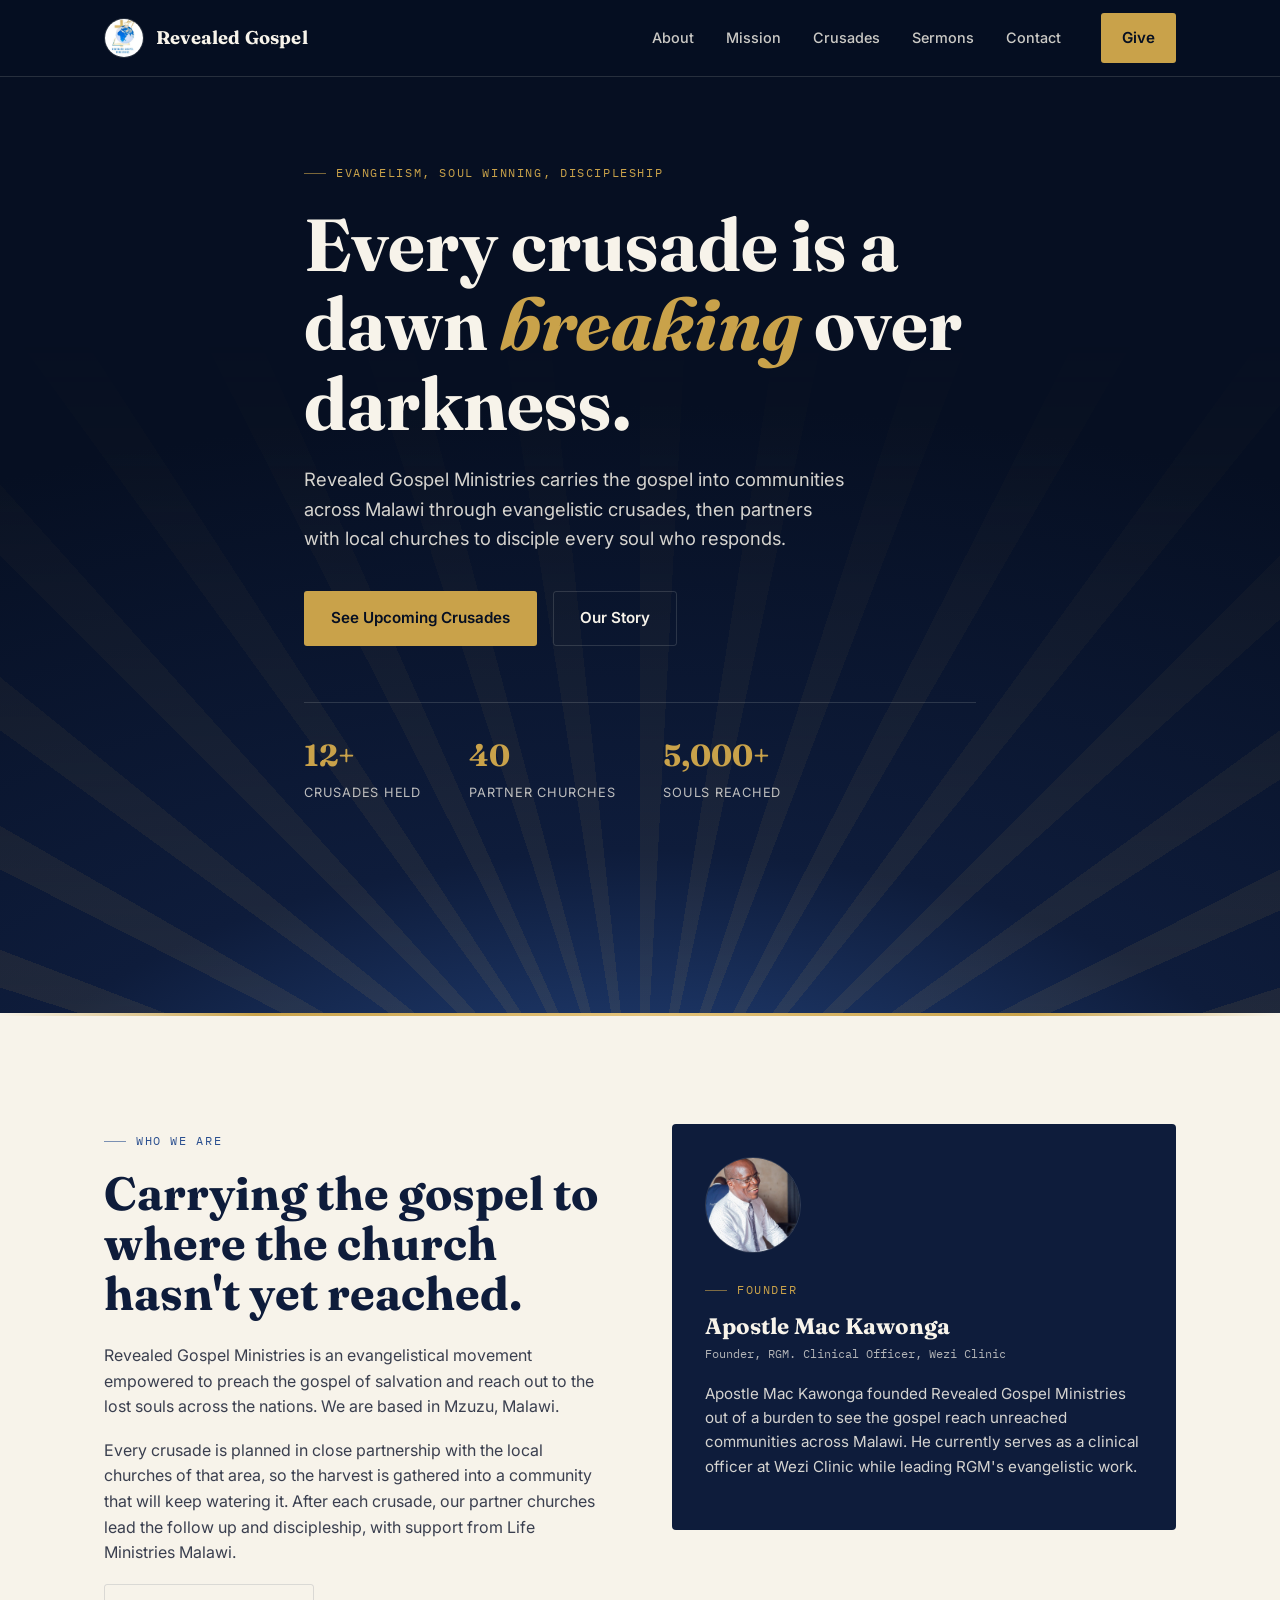
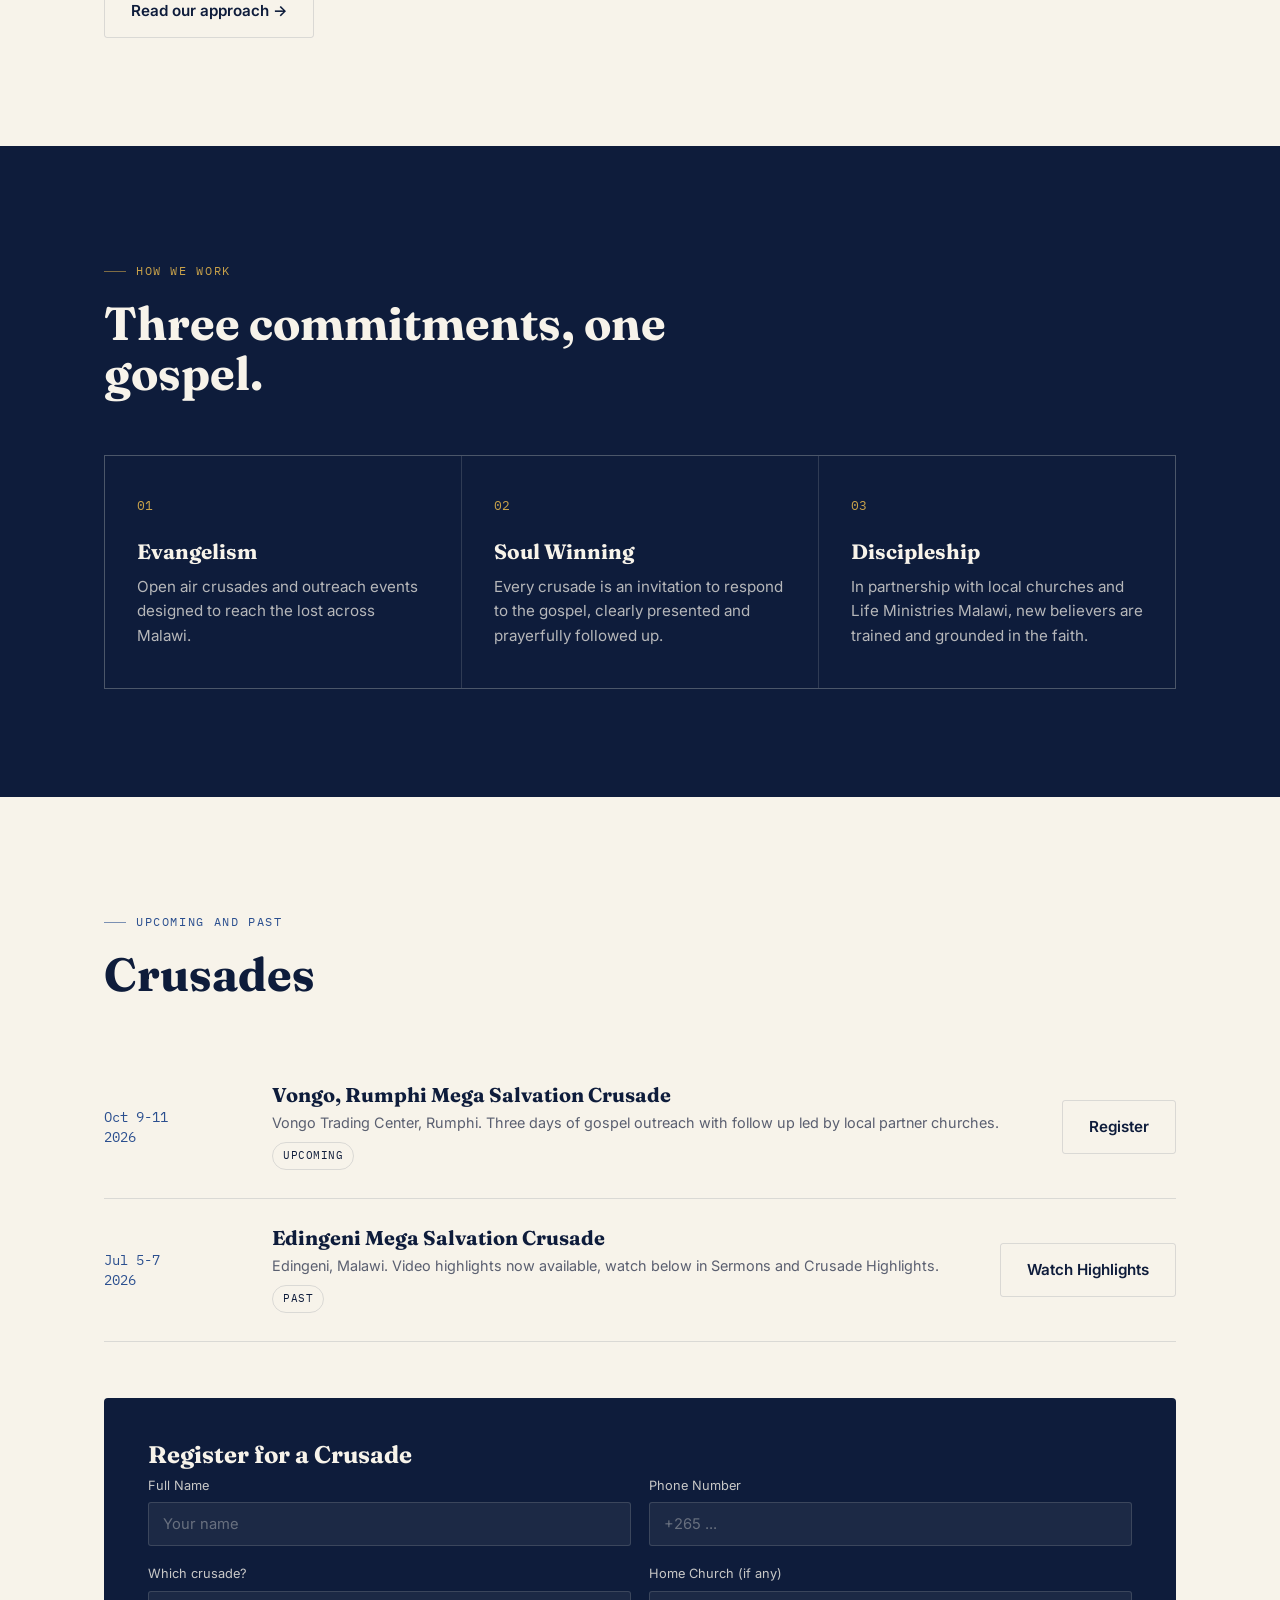
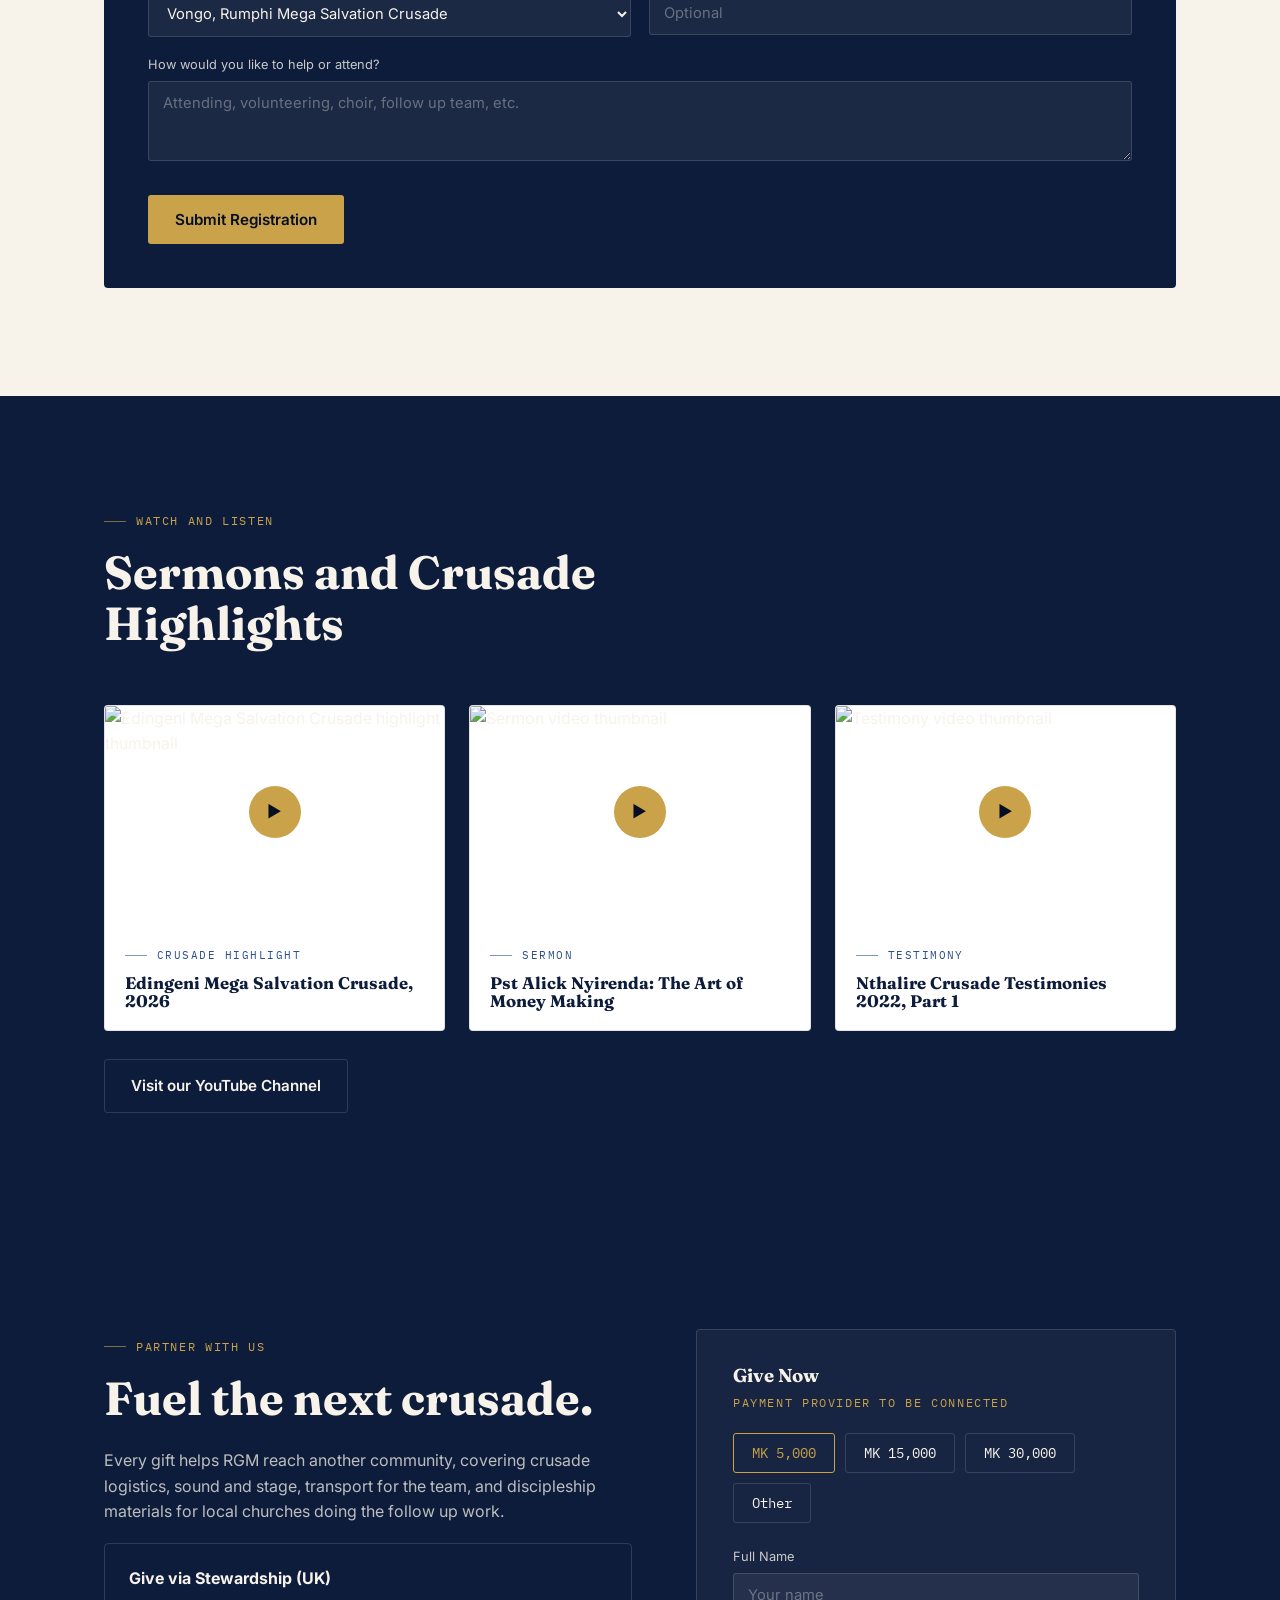
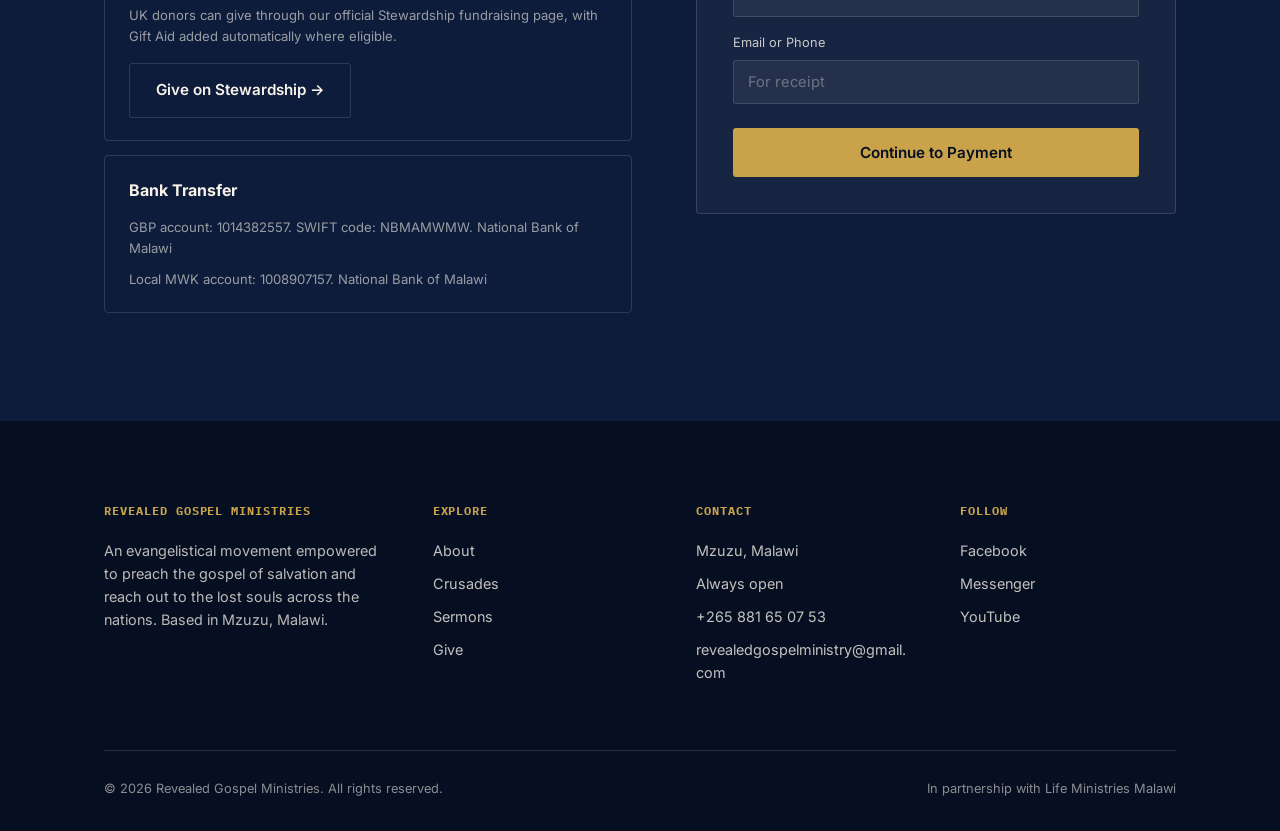
==== index.html @ c19e8177 "phone number now shows +265 881 65 07 53, and the One-time Gift / Monthly Partner block is gone, lea" ====
<!DOCTYPE html>
<html lang="en">
<head>
<meta charset="UTF-8">
<meta name="viewport" content="width=device-width, initial-scale=1.0">
<title>Revealed Gospel Ministries. Crusades, Discipleship, Malawi</title>
<link rel="stylesheet" href="styles.css">
</head>
<body>

<header>
  <nav class="wrap">
    <div class="logo"><img src="logo.jpg" alt="RGM logo"> Revealed Gospel</div>
    <div class="nav-menu" id="navMenu">
      <div class="nav-links">
        <a href="#about">About</a>
        <a href="#mission">Mission</a>
        <a href="#crusades">Crusades</a>
        <a href="#media">Sermons</a>
        <a href="#contact">Contact</a>
      </div>
      <div class="nav-cta">
        <a href="#give" class="btn btn-primary">Give</a>
      </div>
    </div>
    <button class="nav-toggle" id="navToggle" aria-label="Toggle menu" aria-expanded="false">
      <span></span><span></span><span></span>
    </button>
  </nav>
</header>

<section class="hero">
  <div class="dawn-rays"></div>
  <div class="wrap hero-content">
    <div class="eyebrow">Evangelism, Soul Winning, Discipleship</div>
    <h1>Every crusade is a dawn <em>breaking</em> over darkness.</h1>
    <p class="lead">Revealed Gospel Ministries carries the gospel into communities across Malawi through evangelistic crusades, then partners with local churches to disciple every soul who responds.</p>
    <div class="hero-actions">
      <a href="#crusades" class="btn btn-primary">See Upcoming Crusades</a>
      <a href="#about" class="btn btn-outline">Our Story</a>
    </div>
    <div class="hero-stats">
      <div class="stat"><b data-count-to="12" data-suffix="+">0+</b><span>Crusades held</span></div>
      <div class="stat"><b data-count-to="40" data-suffix="">0</b><span>Partner churches</span></div>
      <div class="stat"><b data-count-to="5000" data-suffix="+">0+</b><span>Souls reached</span></div>
    </div>
  </div>
</section>
<div class="horizon"></div>

<section id="about">
  <div class="wrap about-grid">
    <div class="reveal">
      <div class="section-head" style="margin-bottom:24px;">
        <div class="eyebrow">Who We Are</div>
        <h2>Carrying the gospel to where the church hasn't yet reached.</h2>
      </div>
      <p>Revealed Gospel Ministries is an evangelistical movement empowered to preach the gospel of salvation and reach out to the lost souls across the nations. We are based in Mzuzu, Malawi.</p>
      <p>Every crusade is planned in close partnership with the local churches of that area, so the harvest is gathered into a community that will keep watering it. After each crusade, our partner churches lead the follow up and discipleship, with support from Life Ministries Malawi.</p>
      <a href="#mission" class="btn btn-outline-dark">Read our approach →</a>
    </div>
    <div class="founder-card reveal">
      <img src="profile.jpg" alt="Apostle Mac Kawonga" class="founder-photo">
      <div class="eyebrow">Founder</div>
      <h3>Apostle Mac Kawonga</h3>
      <span class="role">Founder, RGM. Clinical Officer, Wezi Clinic</span>
      <p>Apostle Mac Kawonga founded Revealed Gospel Ministries out of a burden to see the gospel reach unreached communities across Malawi. He currently serves as a clinical officer at Wezi Clinic while leading RGM's evangelistic work.</p>
    </div>
  </div>
</section>

<section id="mission" class="dark">
  <div class="wrap">
    <div class="section-head reveal">
      <div class="eyebrow">How We Work</div>
      <h2>Three commitments, one gospel.</h2>
    </div>
    <div class="pillars reveal">
      <div class="pillar">
        <span class="num">01</span>
        <h3>Evangelism</h3>
        <p>Open air crusades and outreach events designed to reach the lost across Malawi.</p>
      </div>
      <div class="pillar">
        <span class="num">02</span>
        <h3>Soul Winning</h3>
        <p>Every crusade is an invitation to respond to the gospel, clearly presented and prayerfully followed up.</p>
      </div>
      <div class="pillar">
        <span class="num">03</span>
        <h3>Discipleship</h3>
        <p>In partnership with local churches and Life Ministries Malawi, new believers are trained and grounded in the faith.</p>
      </div>
    </div>
  </div>
</section>

<section id="crusades">
  <div class="wrap">
    <div class="section-head reveal">
      <div class="eyebrow">Upcoming and Past</div>
      <h2>Crusades</h2>
    </div>
    <div class="event-list reveal">
      <div class="event-row">
        <div class="event-date">Oct 9-11<br>2026</div>
        <div class="event-info">
          <h3>Vongo, Rumphi Mega Salvation Crusade</h3>
          <p>Vongo Trading Center, Rumphi. Three days of gospel outreach with follow up led by local partner churches.</p>
          <span class="tag">Upcoming</span>
        </div>
        <a href="#register" class="btn btn-outline-dark">Register</a>
      </div>
      <div class="event-row">
        <div class="event-date">Jul 5-7<br>2026</div>
        <div class="event-info">
          <h3>Edingeni Mega Salvation Crusade</h3>
          <p>Edingeni, Malawi. Video highlights now available, watch below in Sermons and Crusade Highlights.</p>
          <span class="tag">Past</span>
        </div>
        <a href="#media" class="btn btn-outline-dark">Watch Highlights</a>
      </div>
    </div>

    <div id="register" class="register-panel reveal">
      <h3>Register for a Crusade</h3>
      <form class="form-grid">
        <div>
          <label>Full Name</label>
          <input type="text" placeholder="Your name" required>
        </div>
        <div>
          <label>Phone Number</label>
          <input type="tel" placeholder="+265 ..." required>
        </div>
        <div>
          <label>Which crusade?</label>
          <select><option>Vongo, Rumphi Mega Salvation Crusade</option></select>
        </div>
        <div>
          <label>Home Church (if any)</label>
          <input type="text" placeholder="Optional">
        </div>
        <div class="full">
          <label>How would you like to help or attend?</label>
          <textarea rows="3" placeholder="Attending, volunteering, choir, follow up team, etc."></textarea>
        </div>
        <div class="full actions">
          <button class="btn btn-primary" type="submit">Submit Registration</button>
        </div>
      </form>
    </div>
  </div>
</section>

<section id="media" class="dark">
  <div class="wrap">
    <div class="section-head reveal">
      <div class="eyebrow">Watch and Listen</div>
      <h2>Sermons and Crusade Highlights</h2>
    </div>
    <div class="media-grid reveal">
      <a class="media-card" href="https://youtu.be/UuoaPLBqqGI" target="_blank" rel="noopener">
        <div class="media-thumb" style="background:none;">
          <img src="https://img.youtube.com/vi/UuoaPLBqqGI/hqdefault.jpg" alt="Edingeni Mega Salvation Crusade highlight thumbnail" class="thumb-img">
          <div class="play-btn">▶</div>
        </div>
        <div class="body">
          <div class="eyebrow">Crusade Highlight</div>
          <h3>Edingeni Mega Salvation Crusade, 2026</h3>
        </div>
      </a>
      <a class="media-card" href="https://youtu.be/DAuLUfX3FO0" target="_blank" rel="noopener">
        <div class="media-thumb" style="background:none;">
          <img src="https://img.youtube.com/vi/DAuLUfX3FO0/hqdefault.jpg" alt="Sermon video thumbnail" class="thumb-img">
          <div class="play-btn">▶</div>
        </div>
        <div class="body">
          <div class="eyebrow">Sermon</div>
          <h3>Pst Alick Nyirenda: The Art of Money Making</h3>
        </div>
      </a>
      <a class="media-card" href="https://youtu.be/G4C4FpBzQdA" target="_blank" rel="noopener">
        <div class="media-thumb" style="background:none;">
          <img src="https://img.youtube.com/vi/G4C4FpBzQdA/hqdefault.jpg" alt="Testimony video thumbnail" class="thumb-img">
          <div class="play-btn">▶</div>
        </div>
        <div class="body">
          <div class="eyebrow">Testimony</div>
          <h3>Nthalire Crusade Testimonies 2022, Part 1</h3>
        </div>
      </a>
    </div>
    <p style="margin-top:28px;"><a href="https://www.youtube.com/@alickmalcom4220" target="_blank" rel="noopener" class="btn btn-outline">Visit our YouTube Channel</a></p>
  </div>
</section>

<section id="give" class="dark">
  <div class="wrap give-grid">
    <div class="give-copy reveal">
      <div class="section-head" style="margin-bottom:24px;">
        <div class="eyebrow">Partner With Us</div>
        <h2>Fuel the next crusade.</h2>
      </div>
      <p>Every gift helps RGM reach another community, covering crusade logistics, sound and stage, transport for the team, and discipleship materials for local churches doing the follow up work.</p>
      <div class="give-option" style="flex-direction:column; align-items:flex-start; gap:10px;">
        <h4>Give via Stewardship (UK)</h4>
        <p style="margin:0;">UK donors can give through our official Stewardship fundraising page, with Gift Aid added automatically where eligible.</p>
        <a href="https://www.stewardship.org.uk/pages/Vongo_Salvation_Crusade" target="_blank" rel="noopener" class="btn btn-outline" style="margin-top:6px;">Give on Stewardship →</a>
      </div>
      <div class="give-option" style="flex-direction:column; align-items:flex-start; gap:10px; margin-top:14px;">
        <h4>Bank Transfer</h4>
        <p style="margin:0;">GBP account: 1014382557. SWIFT code: NBMAMWMW. National Bank of Malawi</p>
        <p style="margin:0;">Local MWK account: 1008907157. National Bank of Malawi</p>
      </div>
    </div>
    <div class="give-panel reveal">
      <h3 style="margin-bottom:8px;">Give Now</h3>
      <span class="eyebrow" style="color:var(--dawn-gold); margin-bottom:20px; display:block;">Payment provider to be connected</span>
      <div class="amt-row">
        <button class="amt active">MK 5,000</button>
        <button class="amt">MK 15,000</button>
        <button class="amt">MK 30,000</button>
        <button class="amt">Other</button>
      </div>
      <label>Full Name</label>
      <input type="text" placeholder="Your name" style="margin-bottom:16px;">
      <label>Email or Phone</label>
      <input type="text" placeholder="For receipt" style="margin-bottom:24px;">
      <button class="btn btn-primary" data-action="give" style="width:100%; justify-content:center;">Continue to Payment</button>
    </div>
  </div>
</section>

<footer id="contact">
  <div class="wrap">
    <div class="footer-grid">
      <div>
        <h4>Revealed Gospel Ministries</h4>
        <p style="opacity:0.75; font-size:0.9rem; max-width:280px;">An evangelistical movement empowered to preach the gospel of salvation and reach out to the lost souls across the nations. Based in Mzuzu, Malawi.</p>
      </div>
      <div>
        <h4>Explore</h4>
        <ul>
          <li><a href="#about">About</a></li>
          <li><a href="#crusades">Crusades</a></li>
          <li><a href="#media">Sermons</a></li>
          <li><a href="#give">Give</a></li>
        </ul>
      </div>
      <div>
        <h4>Contact</h4>
        <ul>
          <li>Mzuzu, Malawi</li>
          <li>Always open</li>
          <li>+265 881 65 07 53</li>
          <li>revealedgospelministry@gmail.com</li>
        </ul>
      </div>
      <div>
        <h4>Follow</h4>
        <ul>
          <li><a href="https://www.facebook.com/share/1BxWx59Q1y/" target="_blank" rel="noopener">Facebook</a></li>
          <li><a href="https://web.facebook.com/messages/t/100083659636556/" target="_blank" rel="noopener">Messenger</a></li>
          <li><a href="https://www.youtube.com/@alickmalcom4220" target="_blank" rel="noopener">YouTube</a></li>
        </ul>
      </div>
    </div>
    <div class="footer-bottom">
      <span>© 2026 Revealed Gospel Ministries. All rights reserved.</span>
      <span>In partnership with Life Ministries Malawi</span>
    </div>
  </div>
</footer>

<script src="script.js"></script>
</body>
</html>
---- styles.css ----
@import url('https://fonts.googleapis.com/css2?family=Fraunces:opsz,wght@9..144,400;9..144,600;9..144,700;9..144,900&family=Inter:wght@400;500;600;700&family=IBM+Plex+Mono:wght@500&display=swap');

:root{
  --ink: #0e1c3b;
  --ink-deep: #060f22;
  --dawn-gold: #c9a24a;
  --dawn-amber: #e3c27a;
  --parchment: #f7f3ea;
  --royal: #2b4f8f;
  --royal-light: #4870b8;
  --line: rgba(247,243,234,0.14);
  --line-dark: rgba(14,28,59,0.12);
  --display: 'Fraunces', serif;
  --body: 'Inter', sans-serif;
  --mono: 'IBM Plex Mono', monospace;
  --max: 1120px;
}

*{ box-sizing: border-box; margin:0; padding:0; }
html{ scroll-behavior: smooth; }
body{
  font-family: var(--body);
  background: var(--parchment);
  color: var(--ink);
  line-height: 1.6;
  overflow-x: hidden;
}
img{ max-width:100%; display:block; }
a{ color:inherit; text-decoration:none; }
.wrap{ max-width: var(--max); margin: 0 auto; padding: 0 24px; }
.eyebrow{
  font-family: var(--mono);
  font-size: 0.72rem;
  letter-spacing: 0.14em;
  text-transform: uppercase;
  display:inline-flex;
  align-items:center;
  gap:10px;
}
.eyebrow::before{
  content:"";
  width: 22px; height:1px;
  background: currentColor;
  opacity:0.6;
}
h1,h2,h3{ font-family: var(--display); font-weight: 700; line-height: 1.08; }
.btn{
  display:inline-flex; align-items:center; gap:10px;
  font-family: var(--body); font-weight:600; font-size:0.95rem;
  padding: 14px 26px; border-radius: 3px;
  border: 1px solid transparent;
  cursor:pointer; transition: transform .25s ease, background .25s ease, color .25s ease, border-color .25s ease;
}
.btn-primary{ background: var(--dawn-gold); color: var(--ink-deep); }
.btn-primary:hover{ background: var(--dawn-amber); transform: translateY(-2px); }
.btn-outline{ border-color: var(--line); color: var(--parchment); }
.btn-outline:hover{ border-color: var(--dawn-gold); color: var(--dawn-gold); }
.btn-outline-dark{ border-color: var(--line-dark); color: var(--ink); }
.btn-outline-dark:hover{ border-color: var(--royal); color: var(--royal); }

/* ===== NAV ===== */
header{
  position: fixed; top:0; left:0; right:0; z-index: 100;
  background: rgba(6,15,34,0.88);
  backdrop-filter: blur(10px);
  border-bottom: 1px solid var(--line);
}
nav.wrap{
  display:flex; align-items:center; justify-content:space-between;
  height: 76px; color: var(--parchment);
}
.logo{
  font-family: var(--display); font-weight: 700; font-size: 1.15rem;
  color: var(--parchment); letter-spacing: 0.01em;
  display:flex; align-items:center; gap:12px;
}
.logo img{
  height: 40px; width: 40px; object-fit: cover; border-radius: 50%;
  border: 1px solid var(--line);
}
.logo span{ color: var(--dawn-gold); }
.nav-links{ display:flex; gap: 32px; font-size: 0.9rem; font-weight: 500; }
.nav-links a{ opacity:0.82; transition: opacity .2s; }
.nav-links a:hover{ opacity:1; color: var(--dawn-gold); }
.nav-menu{ display:flex; align-items:center; gap:40px; }
.nav-cta{ display:flex; gap:14px; align-items:center; }
.nav-cta .btn{ padding: 12px 20px; }
.nav-toggle{
  display:none; flex-direction:column; justify-content:center; gap:5px;
  width:40px; height:40px; background:none; border:none; cursor:pointer; padding:8px;
}
.nav-toggle span{
  width:100%; height:2px; background: var(--parchment); border-radius:2px;
  transition: transform .25s ease, opacity .25s ease;
}
.nav-toggle.open span:nth-child(1){ transform: translateY(7px) rotate(45deg); }
.nav-toggle.open span:nth-child(2){ opacity:0; }
.nav-toggle.open span:nth-child(3){ transform: translateY(-7px) rotate(-45deg); }

/* ===== HERO ===== */
.hero{
  position:relative;
  min-height: 100vh;
  background: radial-gradient(ellipse 120% 80% at 50% 120%, var(--royal) 0%, var(--ink) 45%, var(--ink-deep) 100%);
  color: var(--parchment);
  display:flex; align-items:center;
  padding-top: 76px;
  overflow:hidden;
}
.dawn-rays{
  position:absolute; inset:0; z-index:0; opacity:0.55;
  background:
    repeating-conic-gradient(from 0deg at 50% 118%,
      rgba(201,162,74,0.18) 0deg 3deg,
      transparent 3deg 9deg);
  mask-image: linear-gradient(to top, black 0%, transparent 68%);
  animation: rayglow 18s linear infinite;
}
@keyframes rayglow{
  0%,100%{ opacity:0.4; } 50%{ opacity:0.65; }
}
.hero-content{ position:relative; z-index:2; max-width: 720px; padding-top: 80px; padding-bottom: 100px; }
.hero .eyebrow{ color: var(--dawn-gold); margin-bottom: 22px; }
.hero h1{
  font-size: clamp(2.6rem, 6vw, 4.6rem);
  margin-bottom: 22px;
}
.hero h1 em{ font-style: italic; color: var(--dawn-gold); }
.hero p.lead{
  font-size: 1.15rem; max-width: 540px; opacity:0.86; margin-bottom: 38px;
}
.hero-actions{ display:flex; gap:16px; flex-wrap:wrap; margin-bottom: 56px; }
.hero-stats{
  display:flex; gap: 48px; flex-wrap:wrap;
  padding-top: 28px; border-top: 1px solid var(--line);
}
.stat b{
  display:block; font-family: var(--display); font-size: 1.9rem; color: var(--dawn-gold);
}
.stat span{ font-size: 0.8rem; opacity:0.75; text-transform:uppercase; letter-spacing:0.06em; }

/* horizon divider, the signature element */
.horizon{
  height: 3px; width:100%;
  background: linear-gradient(90deg, transparent, var(--dawn-gold) 20%, var(--dawn-amber) 50%, var(--dawn-gold) 80%, transparent);
}

section{ padding: 108px 0; position:relative; }
section.dark{ background: var(--ink); color: var(--parchment); }
.section-head{ max-width: 640px; margin-bottom: 56px; }
.section-head .eyebrow{ color: var(--royal); margin-bottom: 18px; }
.dark .section-head .eyebrow{ color: var(--dawn-gold); }
.section-head h2{ font-size: clamp(2rem, 4vw, 2.9rem); }

/* ===== ABOUT ===== */
.about-grid{
  display:grid; grid-template-columns: 1fr 1fr; gap: 64px; align-items:start;
}
.about-grid p{ margin-bottom: 18px; color: #3a3f4f; }
.founder-card{
  background: var(--ink); color: var(--parchment);
  border-radius: 4px; padding: 32px;
  border: 1px solid var(--line-dark);
}
.founder-photo{
  width: 96px; height: 96px; object-fit: cover; border-radius: 50%;
  border: 1px solid var(--line); margin-bottom: 20px;
}
.founder-card .eyebrow{ color: var(--dawn-gold); margin-bottom:14px; }
.founder-card h3{ font-size: 1.4rem; margin-bottom: 6px; }
.founder-card .role{ font-family: var(--mono); font-size:0.78rem; opacity:0.7; margin-bottom:18px; display:block; }
.founder-card p{ color: var(--parchment); opacity:0.85; font-size:0.95rem; }

/* ===== MISSION / PILLARS ===== */
.pillars{
  display:grid; grid-template-columns: repeat(3,1fr); gap: 1px;
  background: var(--line); border: 1px solid var(--line);
}
.pillar{
  background: var(--ink); padding: 40px 32px;
}
.pillar .num{ font-family:var(--mono); color: var(--dawn-gold); font-size:0.8rem; margin-bottom: 24px; display:block; }
.pillar h3{ font-size: 1.3rem; margin-bottom: 12px; color: var(--parchment); }
.pillar p{ color: rgba(247,243,234,0.72); font-size: 0.95rem; }

/* ===== CRUSADES / EVENTS ===== */
.event-list{ display:flex; flex-direction:column; }
.event-row{
  display:grid; grid-template-columns: 140px 1fr auto; gap: 28px; align-items:center;
  padding: 28px 0; border-bottom: 1px solid var(--line-dark);
}
.event-date{ font-family: var(--mono); color: var(--royal); font-size:0.9rem; line-height:1.4; }
.event-info h3{ font-size: 1.25rem; margin-bottom: 6px; }
.event-info p{ font-size: 0.9rem; color:#5a5f70; }
.tag{
  font-family: var(--mono); font-size: 0.68rem; text-transform:uppercase;
  padding: 4px 10px; border: 1px solid var(--line-dark); border-radius: 20px;
  display:inline-block; margin-top:8px; letter-spacing:0.05em;
}
.dark .tag{ border-color: var(--line); }

/* register form */
.register-panel{
  margin-top: 56px; background: var(--ink); color: var(--parchment);
  padding: 44px; border-radius: 4px;
}
.register-panel h3{ font-size:1.5rem; margin-bottom: 8px; }
.register-panel .note{ font-family: var(--mono); font-size: 0.78rem; color: var(--dawn-gold); margin-bottom: 28px; display:block; }
.form-grid{ display:grid; grid-template-columns: 1fr 1fr; gap: 18px; }
.form-grid .full{ grid-column: 1 / -1; }
label{ font-size: 0.8rem; opacity:0.8; margin-bottom:6px; display:block; }
input, select, textarea{
  width:100%; background: rgba(247,243,234,0.06); border: 1px solid var(--line);
  color: var(--parchment); padding: 12px 14px; border-radius: 3px; font-family: var(--body); font-size: 0.92rem;
}
input::placeholder, textarea::placeholder{ color: rgba(247,243,234,0.35); }
.form-grid .full.actions{ margin-top:8px; }

/* ===== MEDIA / SERMONS ===== */
.media-grid{
  display:grid; grid-template-columns: repeat(3, 1fr); gap: 24px;
}
.media-card{
  display:block;
  border: 1px solid var(--line-dark); border-radius: 4px; overflow:hidden;
  background:#fff;
  transition: transform .2s ease, box-shadow .2s ease;
}
a.media-card:hover{
  transform: translateY(-3px);
  box-shadow: 0 12px 24px rgba(0,0,0,0.18);
}
.media-thumb{
  aspect-ratio: 16/10; background: linear-gradient(135deg, var(--ink), var(--royal));
  position:relative; display:flex; align-items:center; justify-content:center;
  overflow:hidden;
}
.media-thumb .thumb-img{
  position:absolute; inset:0; width:100%; height:100%; object-fit:cover;
}
.media-thumb .play-btn{ position:relative; z-index:1; }
.play-btn{
  width:52px; height:52px; border-radius:50%; background: var(--dawn-gold);
  display:flex; align-items:center; justify-content:center; color: var(--ink-deep);
}
.media-card .body{ padding: 20px; }
.media-card .eyebrow{ color: var(--royal); font-size:0.66rem; margin-bottom:10px; }
.media-card h3{ font-size: 1.05rem; color: var(--ink); }

/* ===== GET INVOLVED / GIVE ===== */
.give-grid{ display:grid; grid-template-columns: 1.1fr 1fr; gap: 64px; align-items:start; }
.give-copy p{ color: rgba(247,243,234,0.75); margin-bottom: 18px; }
.give-options{ display:flex; flex-direction:column; gap:14px; }
.give-option{
  border: 1px solid var(--line); border-radius: 4px; padding: 22px 24px;
  display:flex; justify-content:space-between; align-items:center; gap: 16px;
}
.give-option h4{ font-size: 1rem; margin-bottom: 4px; }
.give-option p{ font-size: 0.82rem; color: rgba(247,243,234,0.6); }
.give-panel{
  background: rgba(247,243,234,0.04); border: 1px solid var(--line);
  border-radius: 4px; padding: 36px;
}
.amt-row{ display:flex; gap:10px; margin: 18px 0 24px; flex-wrap:wrap; }
.amt{
  border:1px solid var(--line); padding: 10px 18px; border-radius: 3px;
  font-family: var(--mono); font-size:0.85rem; cursor:pointer; background:transparent; color:var(--parchment);
}
.amt.active{ border-color: var(--dawn-gold); color: var(--dawn-gold); }

/* ===== CONTACT / FOOTER ===== */
footer{ background: var(--ink-deep); color: var(--parchment); padding: 80px 0 32px; }
.footer-grid{
  display:grid; grid-template-columns: minmax(0,1.3fr) minmax(0,1fr) minmax(0,1fr) minmax(0,1fr); gap: 48px;
  padding-bottom: 56px; border-bottom: 1px solid var(--line);
}
.footer-grid h4{ font-family: var(--mono); font-size:0.75rem; text-transform:uppercase; letter-spacing:0.08em; color: var(--dawn-gold); margin-bottom:18px; }
.footer-grid ul{ list-style:none; }
.footer-grid li{ margin-bottom:10px; font-size:0.9rem; opacity:0.78; overflow-wrap: break-word; word-break: break-word; }
.footer-bottom{
  display:flex; justify-content:space-between; padding-top: 28px; font-size:0.8rem; opacity:0.55; flex-wrap:wrap; gap:12px;
}

/* reveal on scroll */
.reveal{ opacity:0; transform: translateY(24px); transition: opacity .8s ease, transform .8s ease; }
.reveal.in{ opacity:1; transform:none; }
@media (prefers-reduced-motion: reduce){
  .reveal{ opacity:1; transform:none; transition:none; }
  .dawn-rays{ animation:none; }
}

/* ===== RESPONSIVE ===== */
@media (max-width: 860px){
  .nav-toggle{ display:flex; }
  .nav-menu{
    position:absolute; top:76px; left:0; right:0;
    flex-direction:column; align-items:stretch; gap:0;
    background: var(--ink-deep);
    border-bottom:1px solid var(--line);
    max-height:0; overflow:hidden;
    transition: max-height .3s ease;
  }
  .nav-menu.open{ max-height: 420px; }
  .nav-links{ flex-direction:column; align-items:center; gap:0; padding: 8px 24px; text-align:center; }
  .nav-links a{ display:block; padding:14px 0; border-bottom:1px solid var(--line); }
  .nav-cta{ padding: 20px 24px; display:flex; justify-content:center; }
  .nav-cta .btn{ width:auto; justify-content:center; }
  .about-grid, .give-grid{ grid-template-columns: minmax(0,1fr); gap: 40px; }
  .pillars{ grid-template-columns: minmax(0,1fr); }
  .media-grid{ grid-template-columns: minmax(0,1fr); }
  .form-grid{ grid-template-columns: minmax(0,1fr); }
  .event-row{ grid-template-columns: minmax(0,1fr); gap:10px; }
  .footer-grid{ grid-template-columns: minmax(0,1fr) minmax(0,1fr); }
}

@media (max-width: 420px){
  .footer-grid{ grid-template-columns: minmax(0,1fr); gap: 32px; }
}
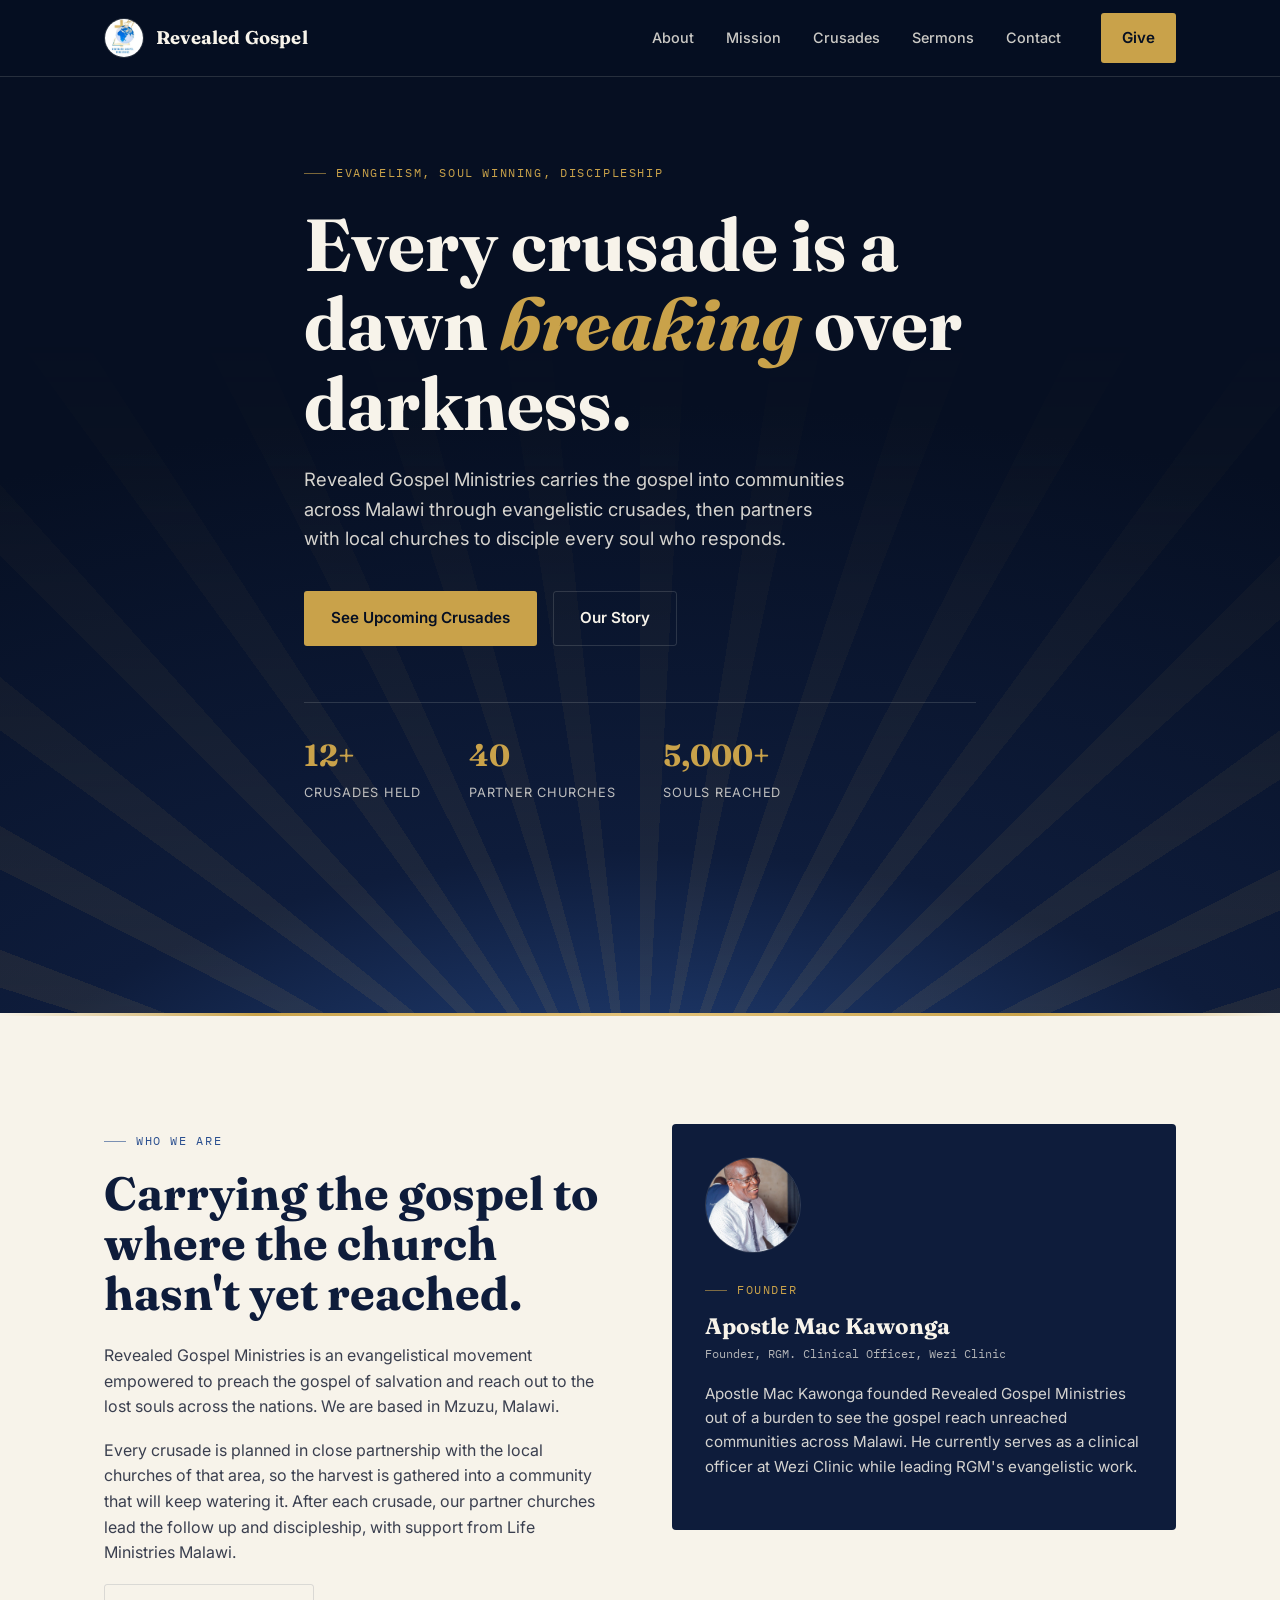
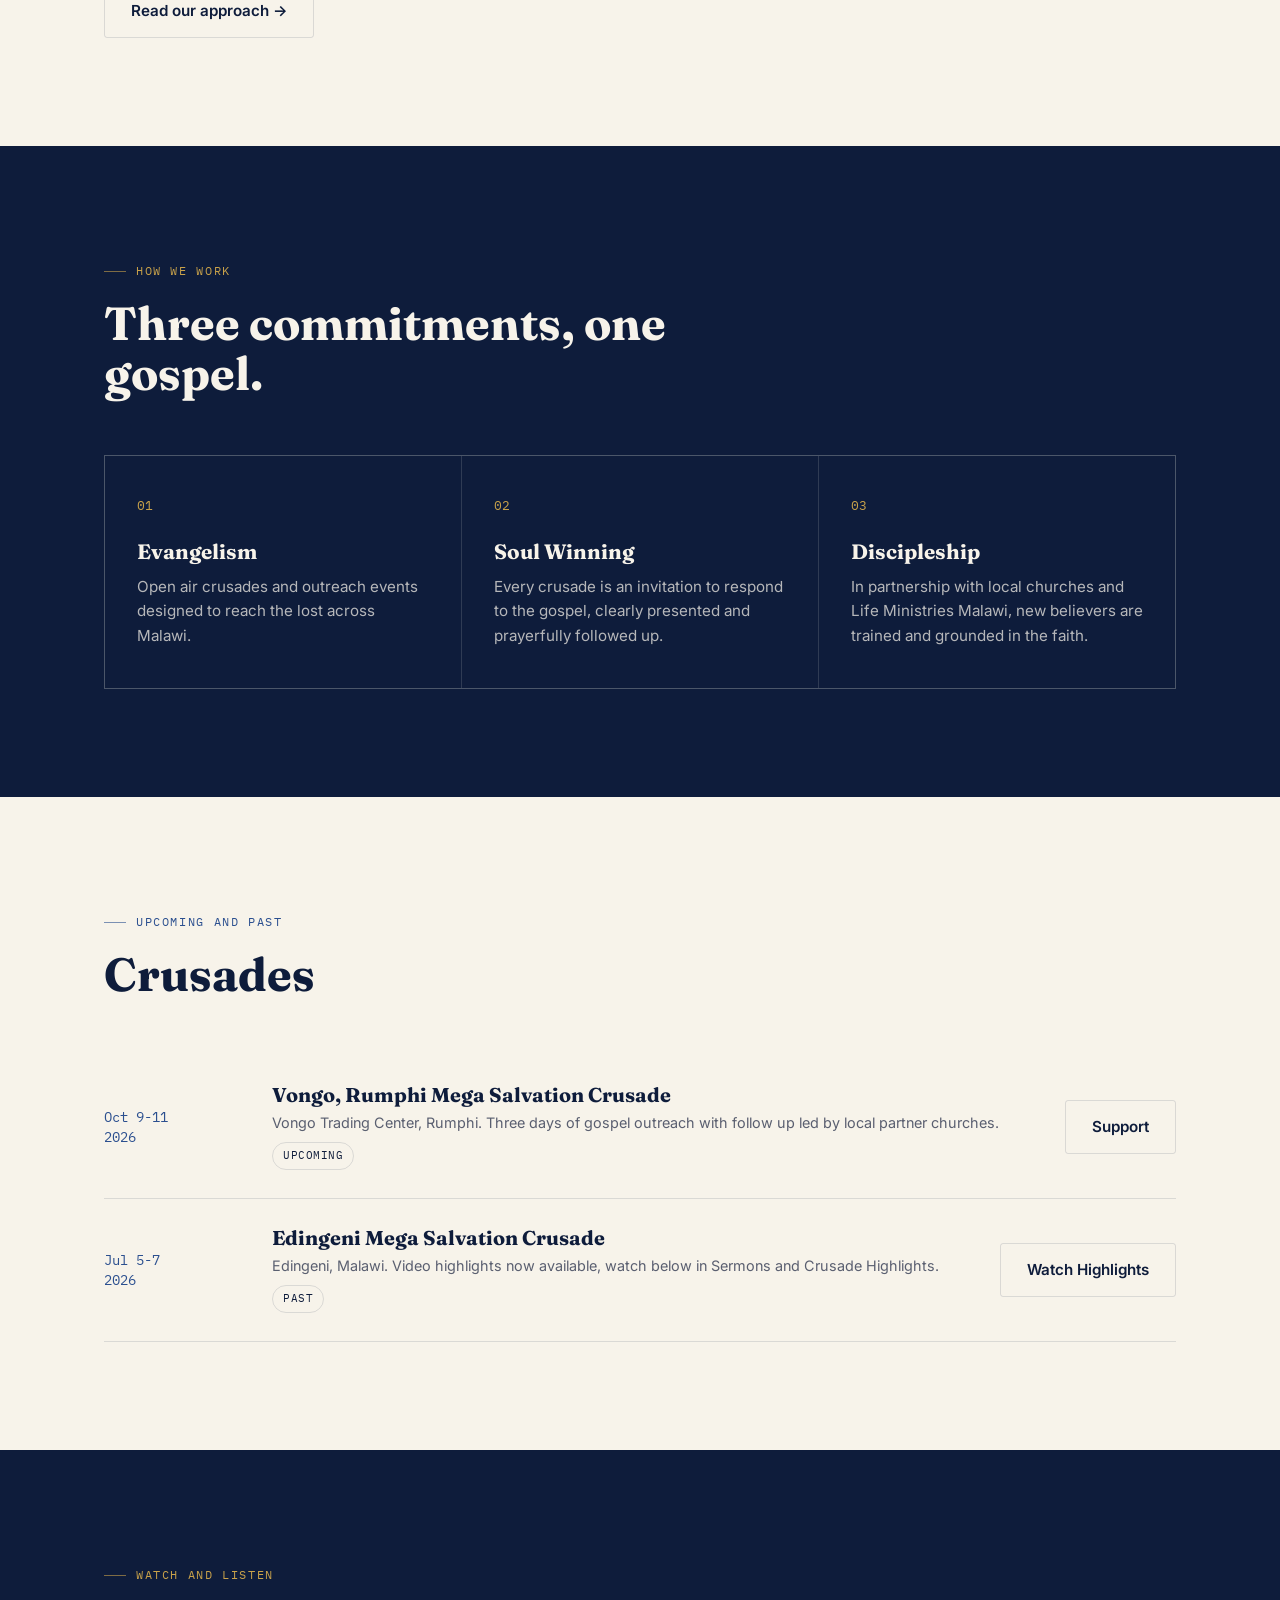
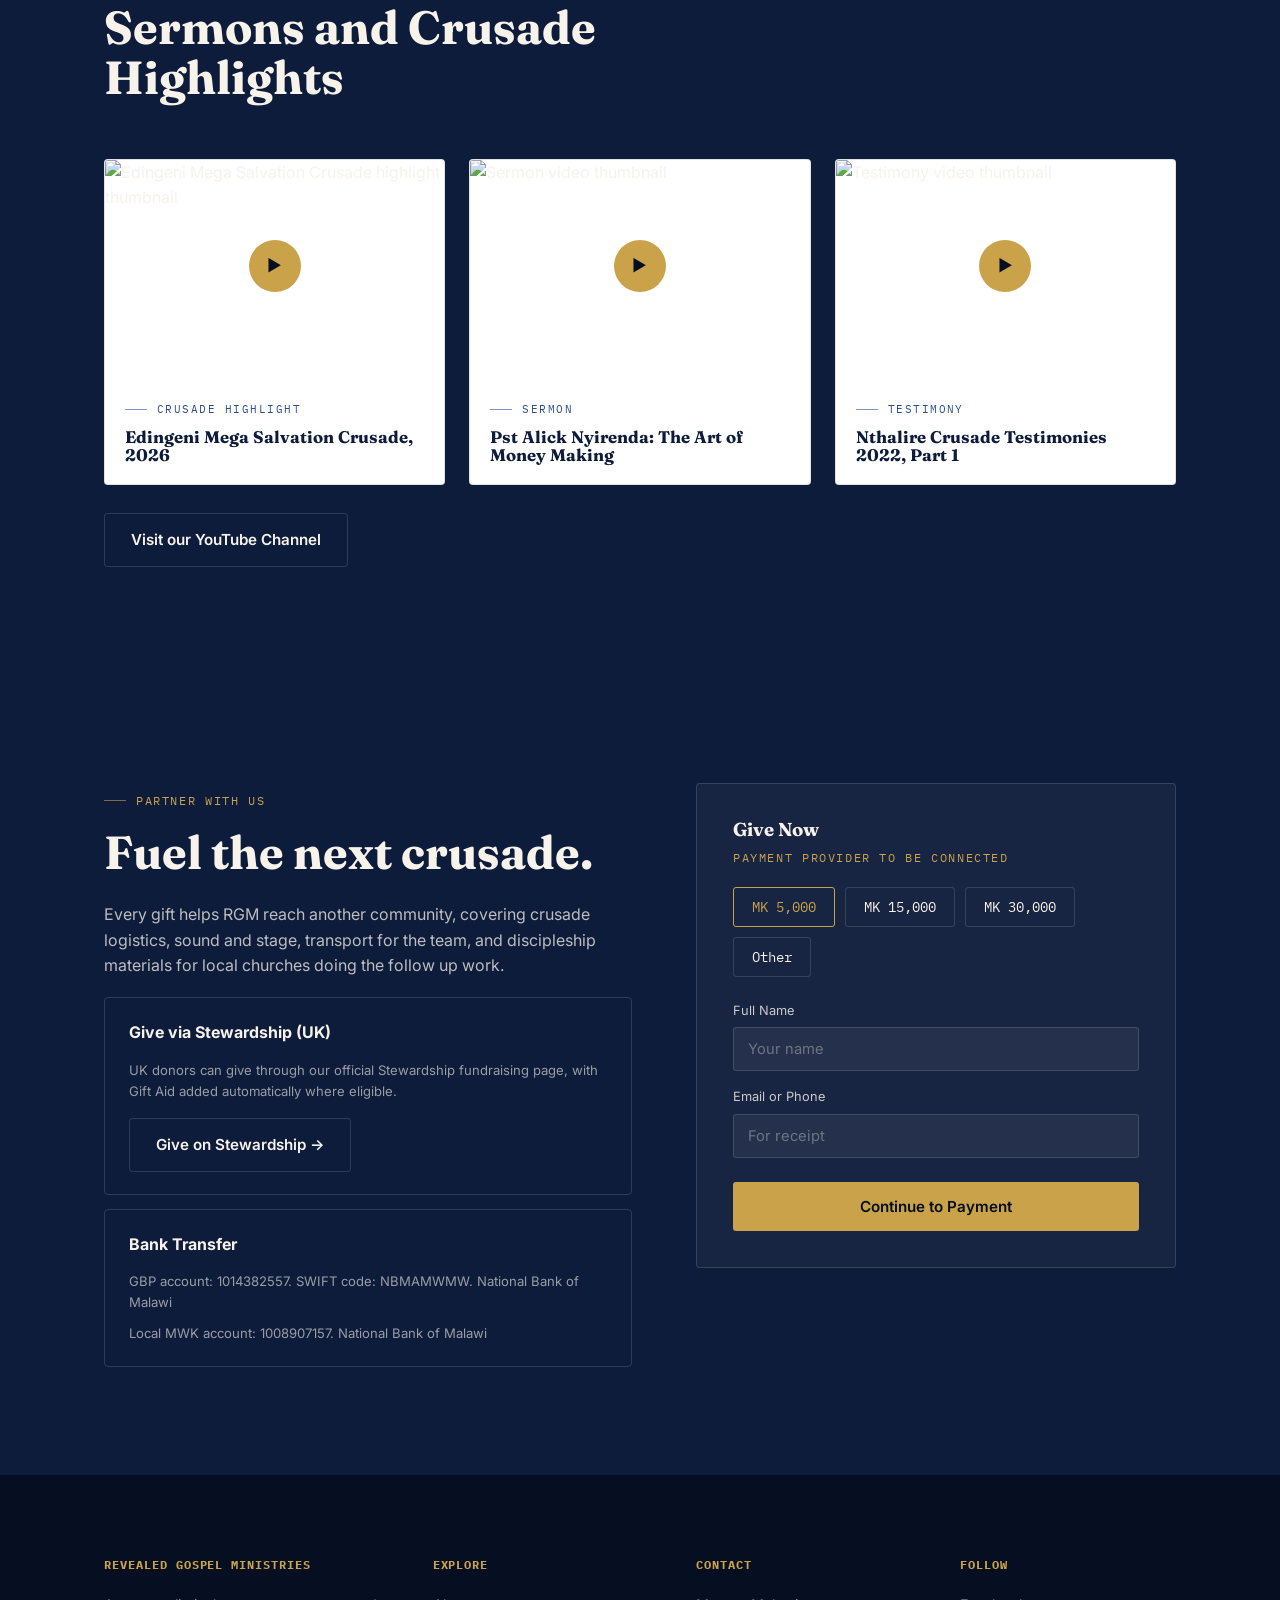
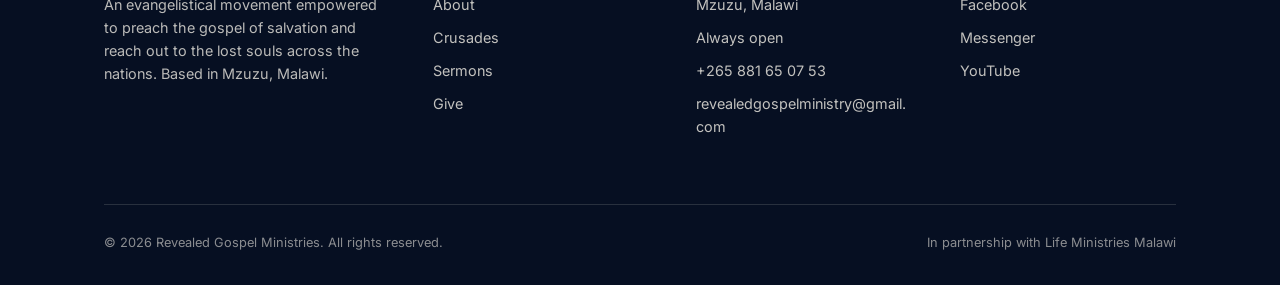
==== commit 9bf72b76: "Removed the whole register form/panel, changed the Vongo crusade button to Support (linking to the G" ====
--- a/index.html
+++ b/index.html
@@ -109,7 +109,7 @@
           <p>Vongo Trading Center, Rumphi. Three days of gospel outreach with follow up led by local partner churches.</p>
           <span class="tag">Upcoming</span>
         </div>
-        <a href="#register" class="btn btn-outline-dark">Register</a>
+        <a href="#give" class="btn btn-outline-dark">Support</a>
       </div>
       <div class="event-row">
         <div class="event-date">Jul 5-7<br>2026</div>
@@ -122,34 +122,6 @@
       </div>
     </div>
 
-    <div id="register" class="register-panel reveal">
-      <h3>Register for a Crusade</h3>
-      <form class="form-grid">
-        <div>
-          <label>Full Name</label>
-          <input type="text" placeholder="Your name" required>
-        </div>
-        <div>
-          <label>Phone Number</label>
-          <input type="tel" placeholder="+265 ..." required>
-        </div>
-        <div>
-          <label>Which crusade?</label>
-          <select><option>Vongo, Rumphi Mega Salvation Crusade</option></select>
-        </div>
-        <div>
-          <label>Home Church (if any)</label>
-          <input type="text" placeholder="Optional">
-        </div>
-        <div class="full">
-          <label>How would you like to help or attend?</label>
-          <textarea rows="3" placeholder="Attending, volunteering, choir, follow up team, etc."></textarea>
-        </div>
-        <div class="full actions">
-          <button class="btn btn-primary" type="submit">Submit Registration</button>
-        </div>
-      </form>
-    </div>
   </div>
 </section>
 
--- a/styles.css
+++ b/styles.css
@@ -199,22 +199,13 @@
 }
 .dark .tag{ border-color: var(--line); }
 
-/* register form */
-.register-panel{
-  margin-top: 56px; background: var(--ink); color: var(--parchment);
-  padding: 44px; border-radius: 4px;
-}
-.register-panel h3{ font-size:1.5rem; margin-bottom: 8px; }
-.register-panel .note{ font-family: var(--mono); font-size: 0.78rem; color: var(--dawn-gold); margin-bottom: 28px; display:block; }
-.form-grid{ display:grid; grid-template-columns: 1fr 1fr; gap: 18px; }
-.form-grid .full{ grid-column: 1 / -1; }
+/* form fields (used in give panel) */
 label{ font-size: 0.8rem; opacity:0.8; margin-bottom:6px; display:block; }
 input, select, textarea{
   width:100%; background: rgba(247,243,234,0.06); border: 1px solid var(--line);
   color: var(--parchment); padding: 12px 14px; border-radius: 3px; font-family: var(--body); font-size: 0.92rem;
 }
 input::placeholder, textarea::placeholder{ color: rgba(247,243,234,0.35); }
-.form-grid .full.actions{ margin-top:8px; }
 
 /* ===== MEDIA / SERMONS ===== */
 .media-grid{
@@ -308,7 +299,6 @@
   .about-grid, .give-grid{ grid-template-columns: minmax(0,1fr); gap: 40px; }
   .pillars{ grid-template-columns: minmax(0,1fr); }
   .media-grid{ grid-template-columns: minmax(0,1fr); }
-  .form-grid{ grid-template-columns: minmax(0,1fr); }
   .event-row{ grid-template-columns: minmax(0,1fr); gap:10px; }
   .footer-grid{ grid-template-columns: minmax(0,1fr) minmax(0,1fr); }
 }
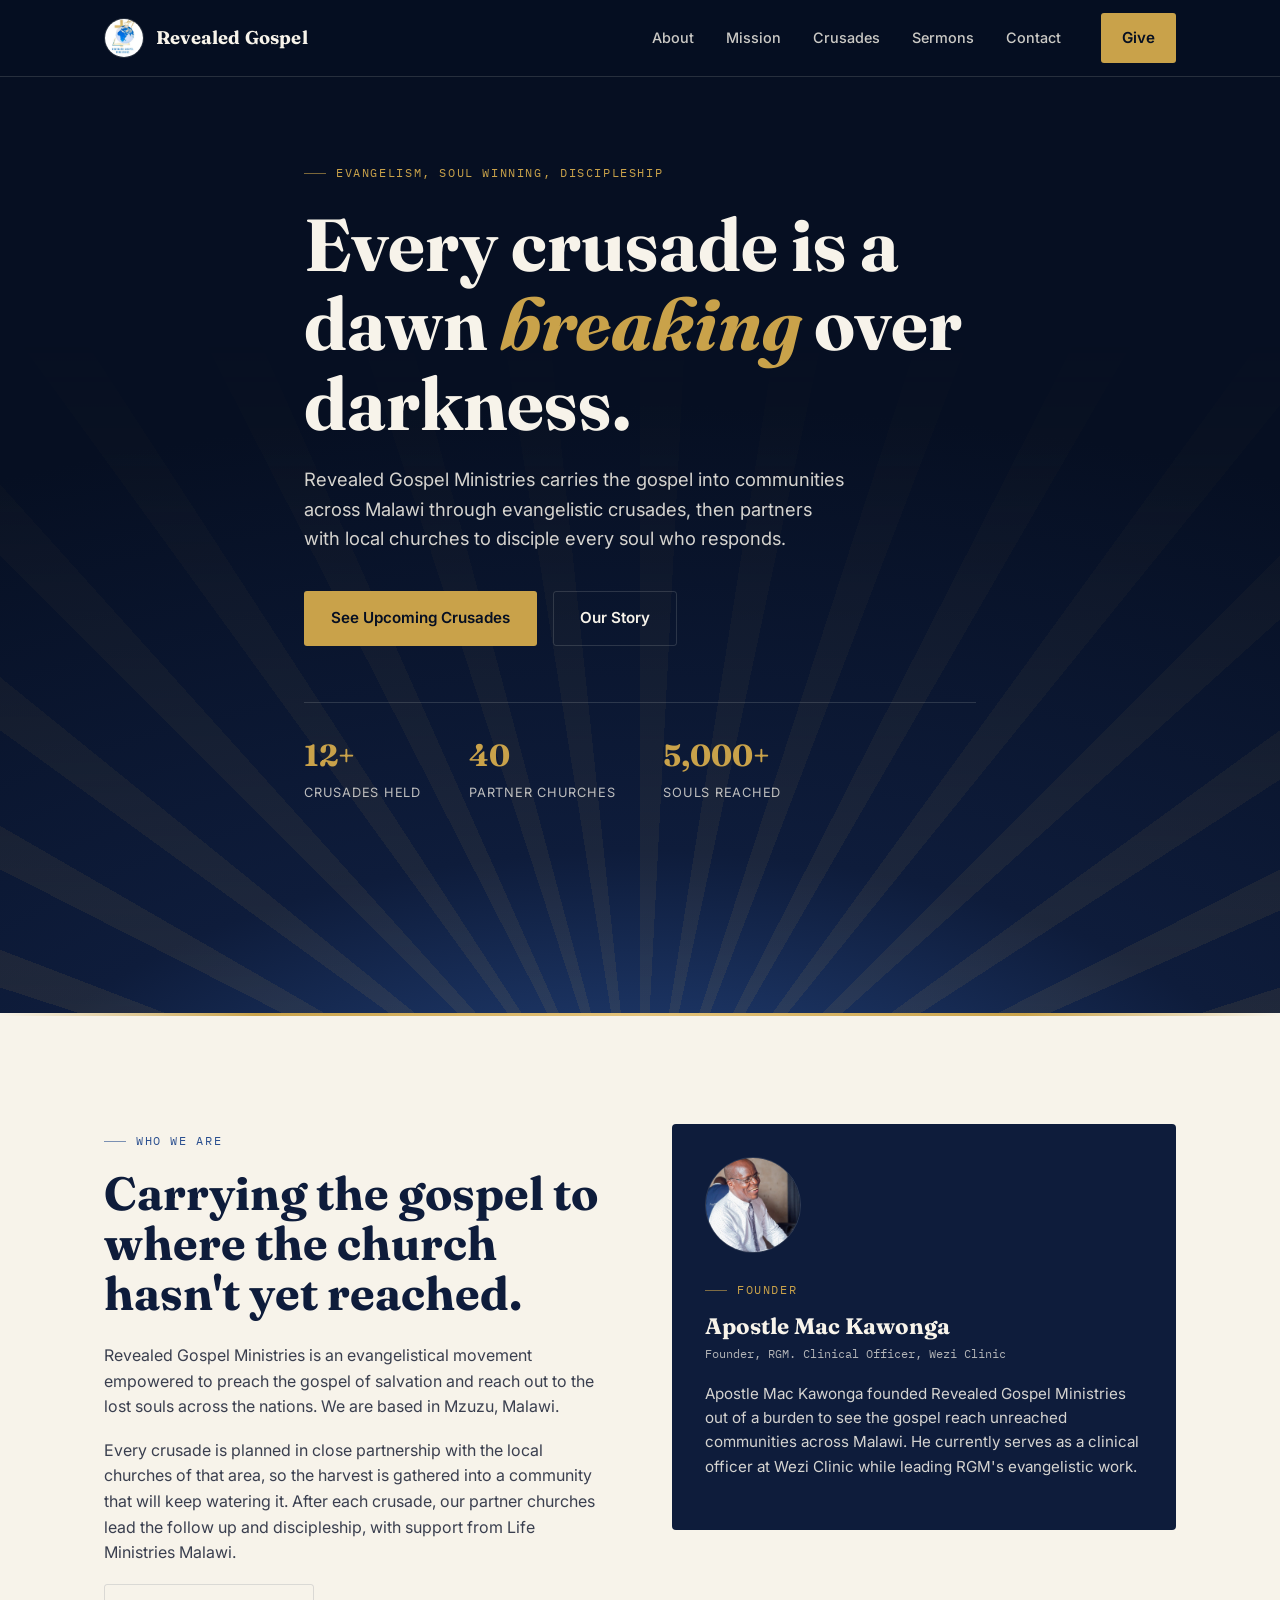
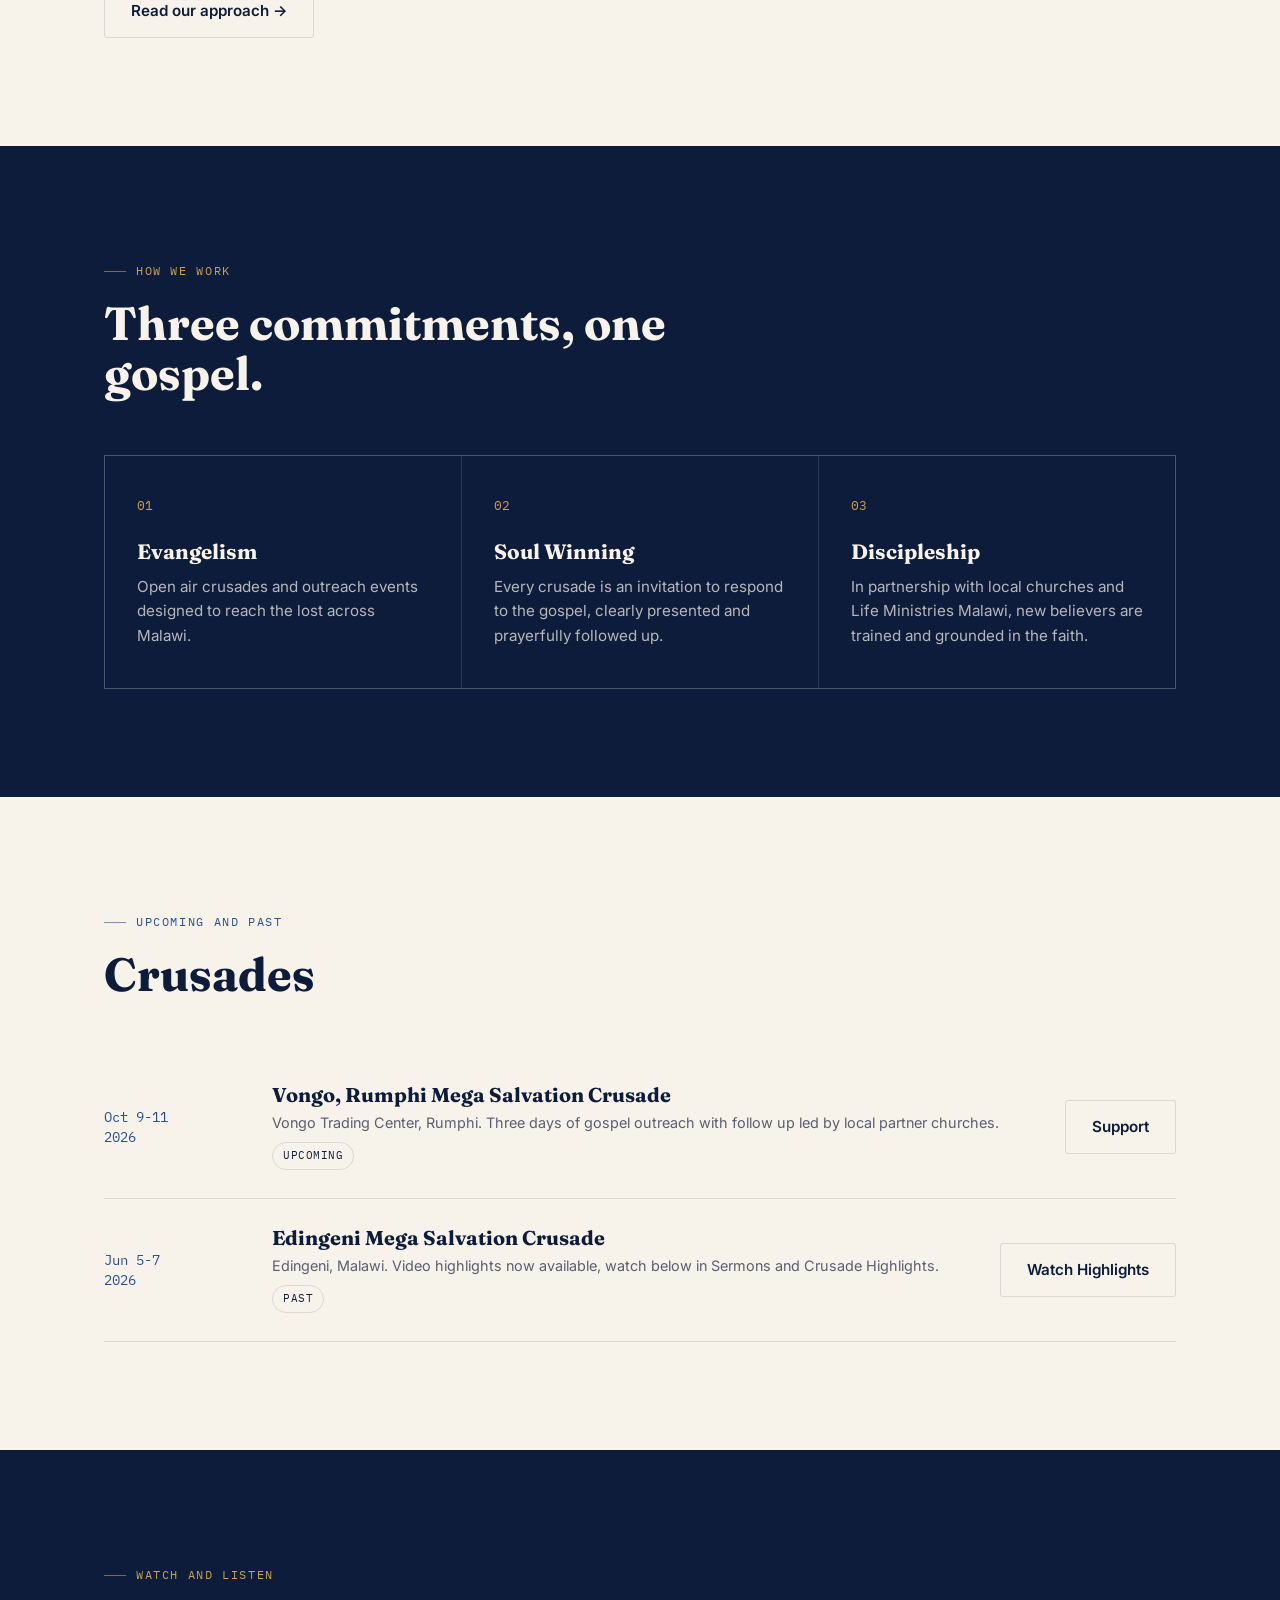
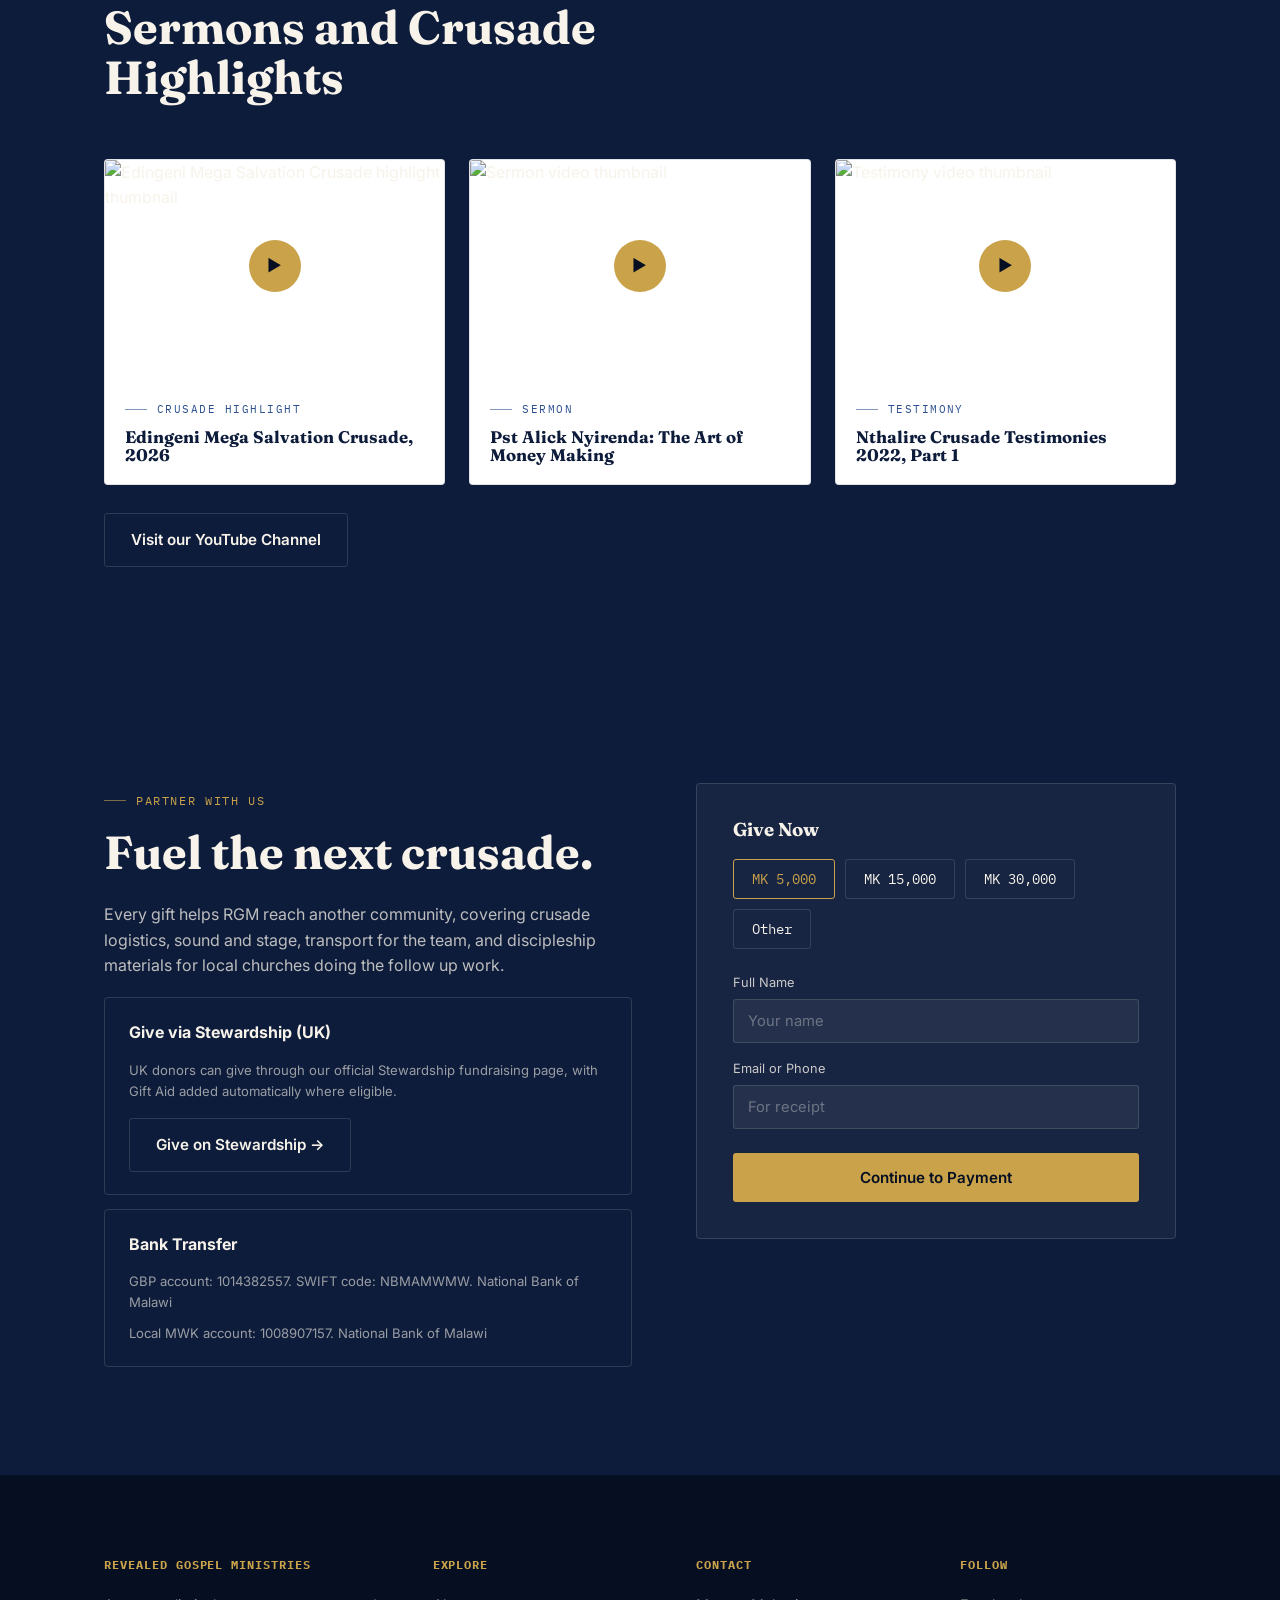
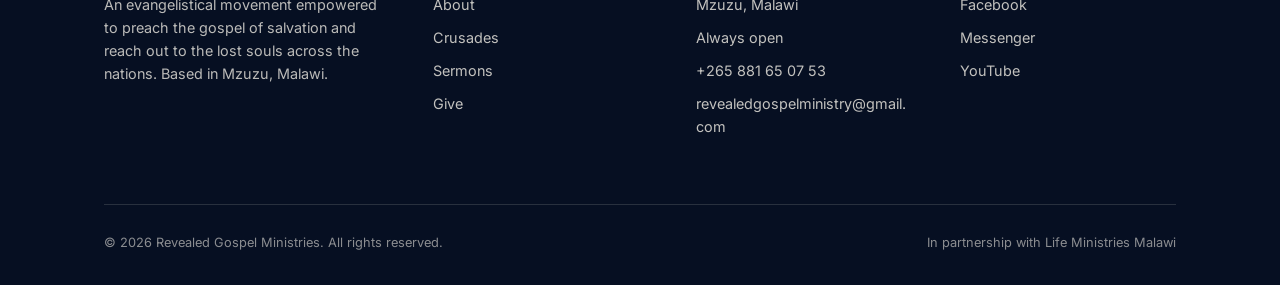
==== commit 58585b70: "Edingeni crusade date now reads Jun 5-7, 2026, and the Payment provider to be connected line is gone" ====
--- a/index.html
+++ b/index.html
@@ -112,7 +112,7 @@
         <a href="#give" class="btn btn-outline-dark">Support</a>
       </div>
       <div class="event-row">
-        <div class="event-date">Jul 5-7<br>2026</div>
+        <div class="event-date">Jun 5-7<br>2026</div>
         <div class="event-info">
           <h3>Edingeni Mega Salvation Crusade</h3>
           <p>Edingeni, Malawi. Video highlights now available, watch below in Sermons and Crusade Highlights.</p>
@@ -188,7 +188,6 @@
     </div>
     <div class="give-panel reveal">
       <h3 style="margin-bottom:8px;">Give Now</h3>
-      <span class="eyebrow" style="color:var(--dawn-gold); margin-bottom:20px; display:block;">Payment provider to be connected</span>
       <div class="amt-row">
         <button class="amt active">MK 5,000</button>
         <button class="amt">MK 15,000</button>
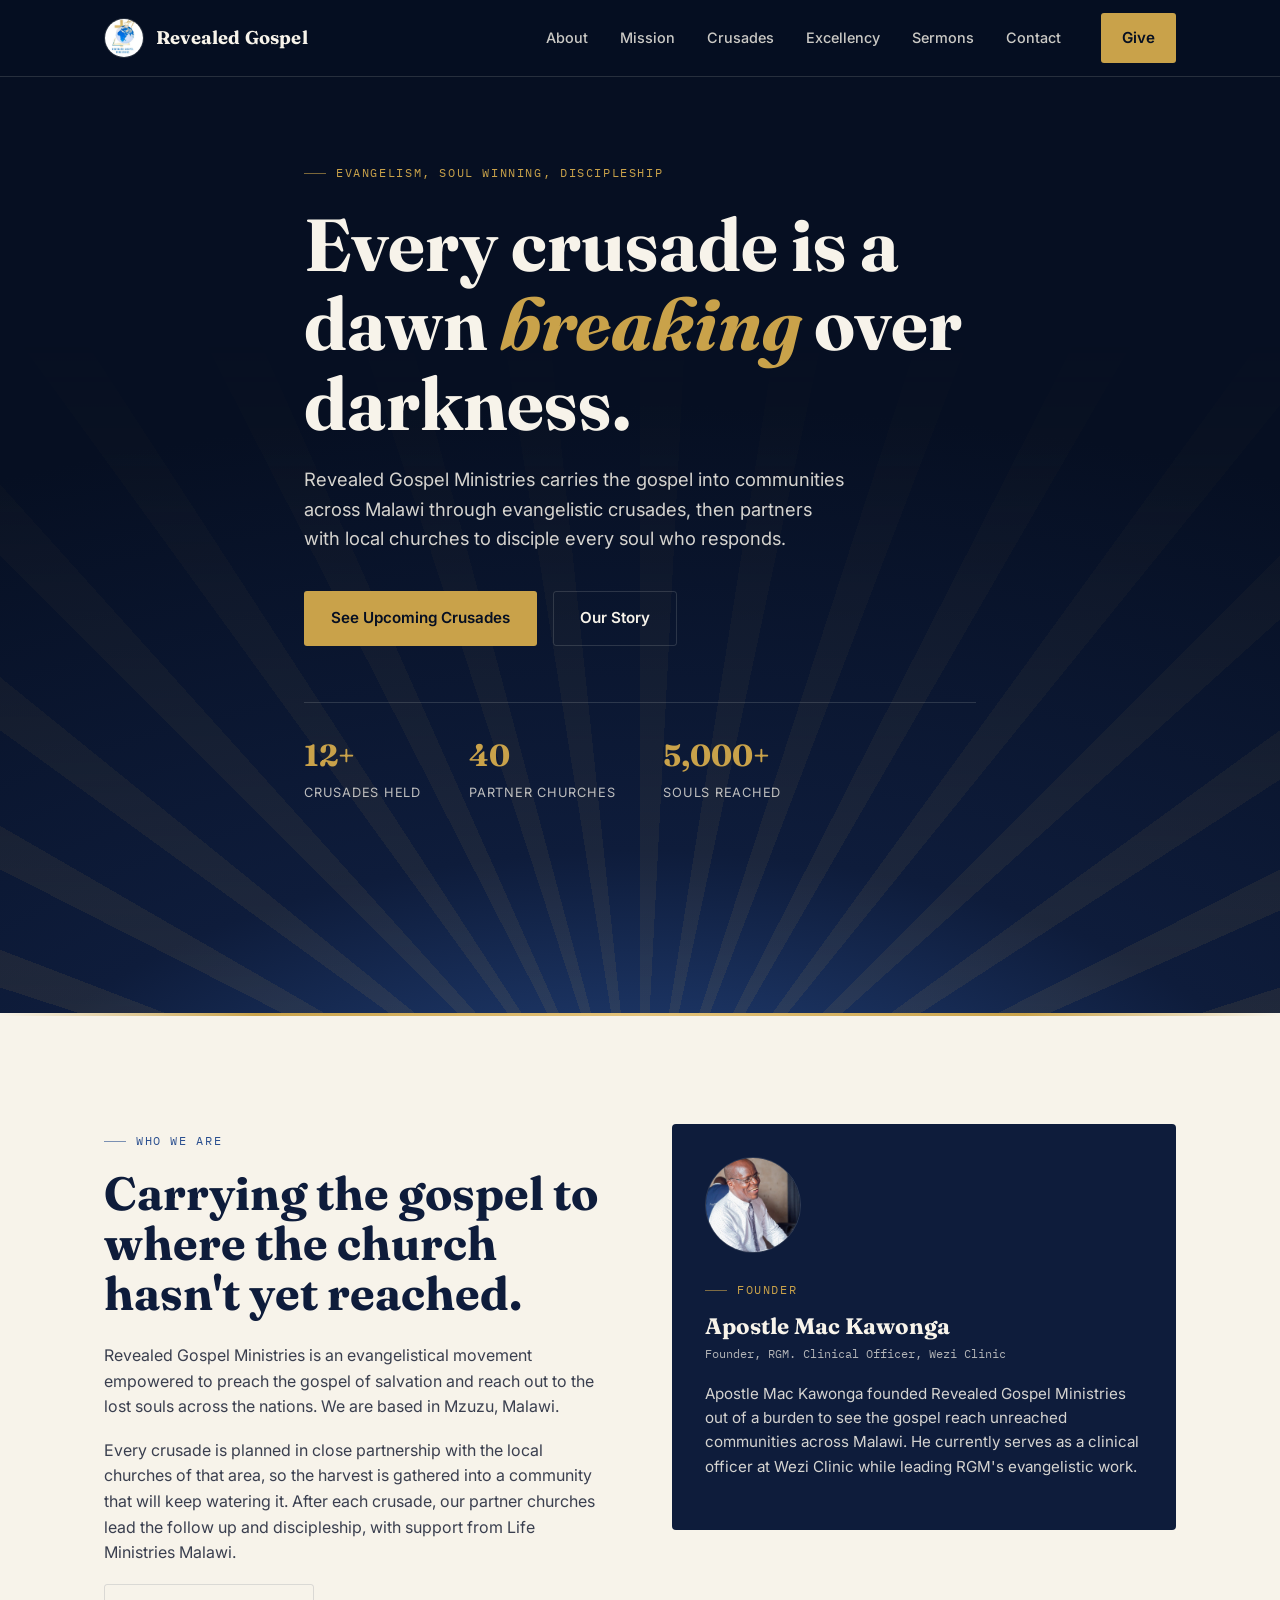
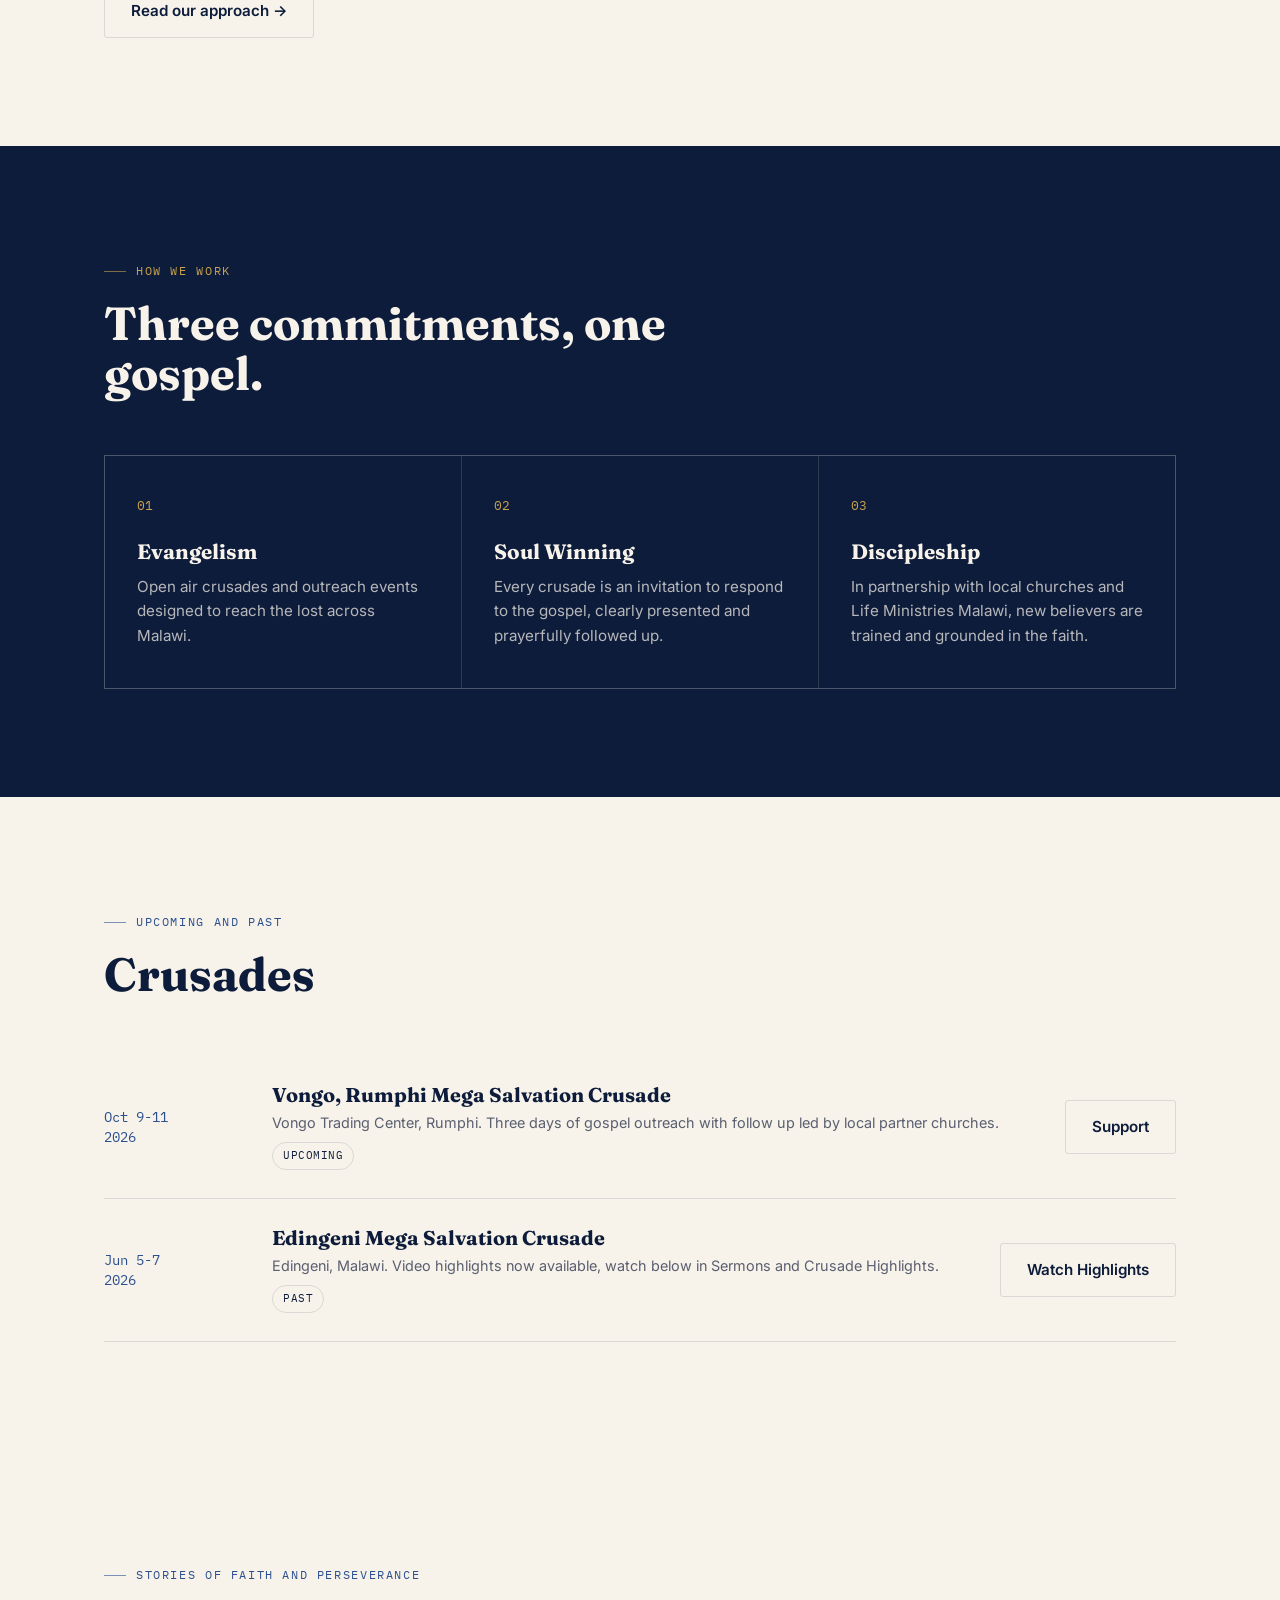
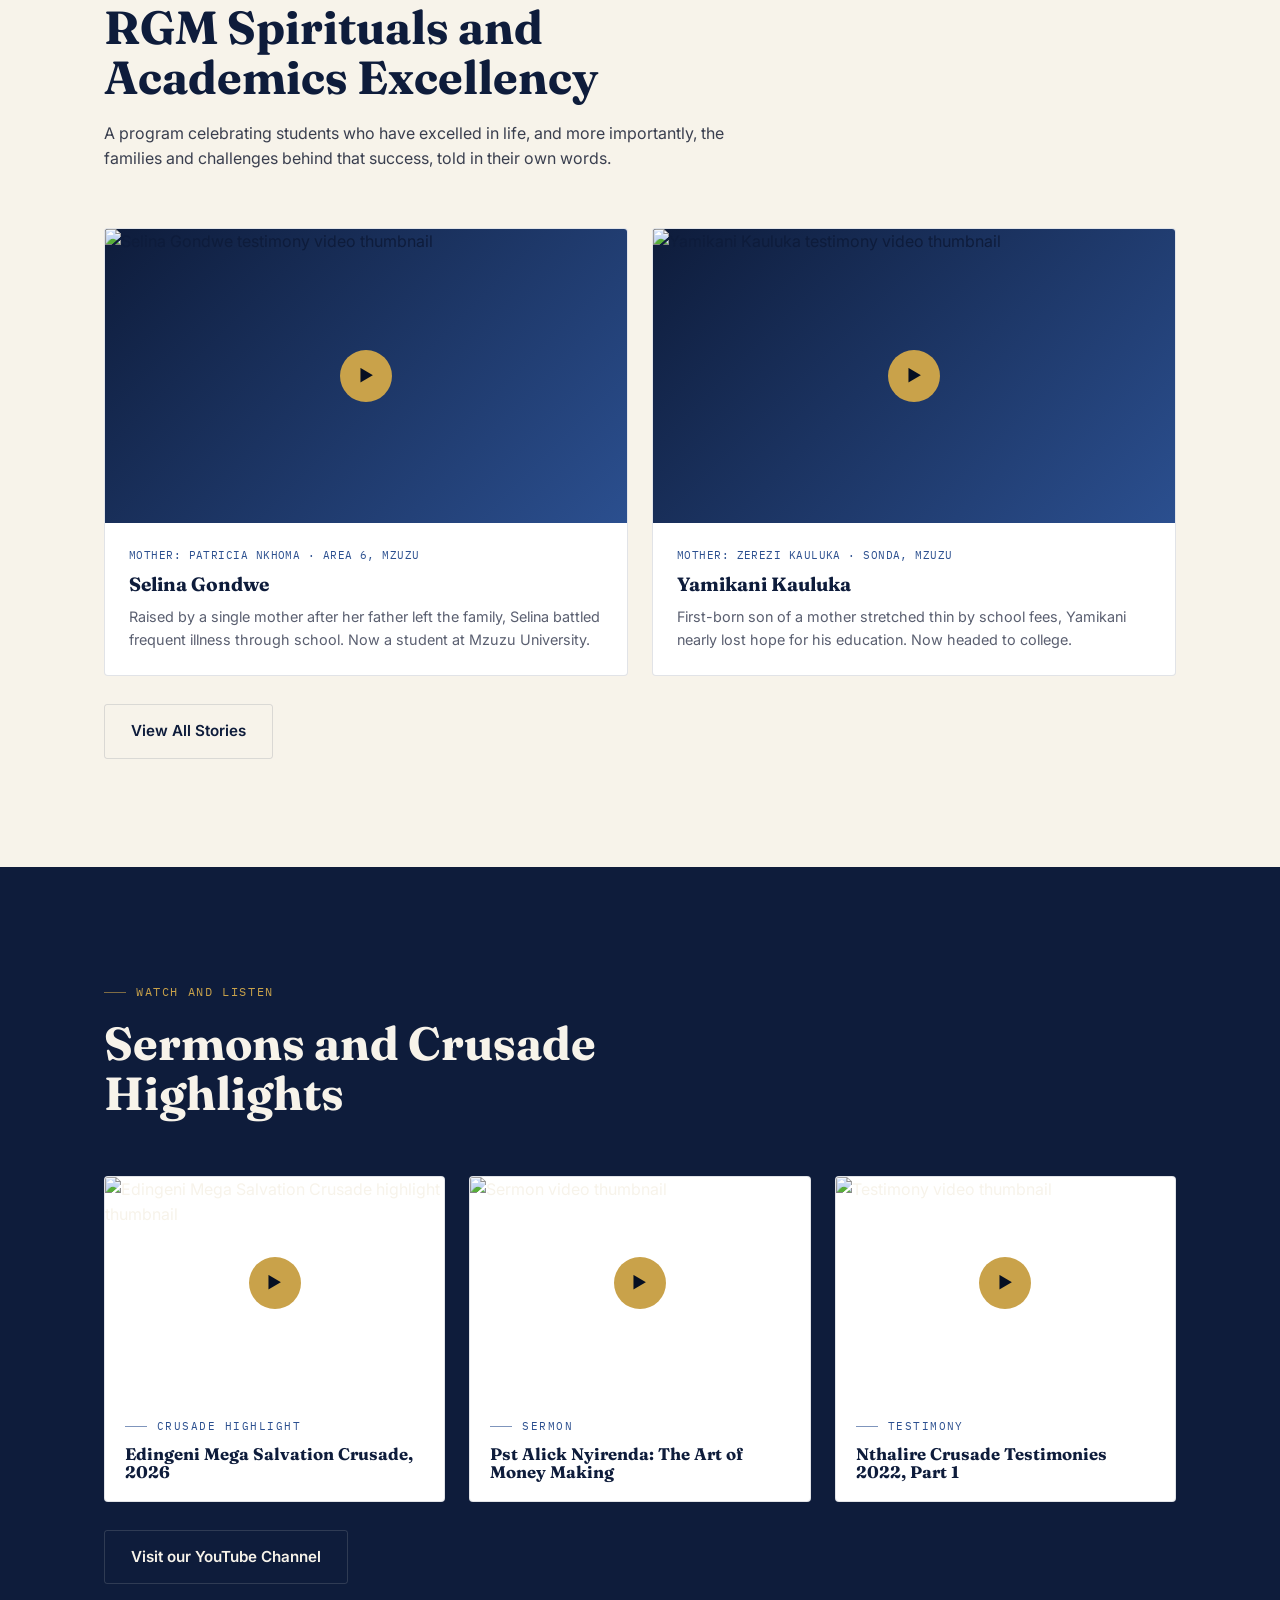
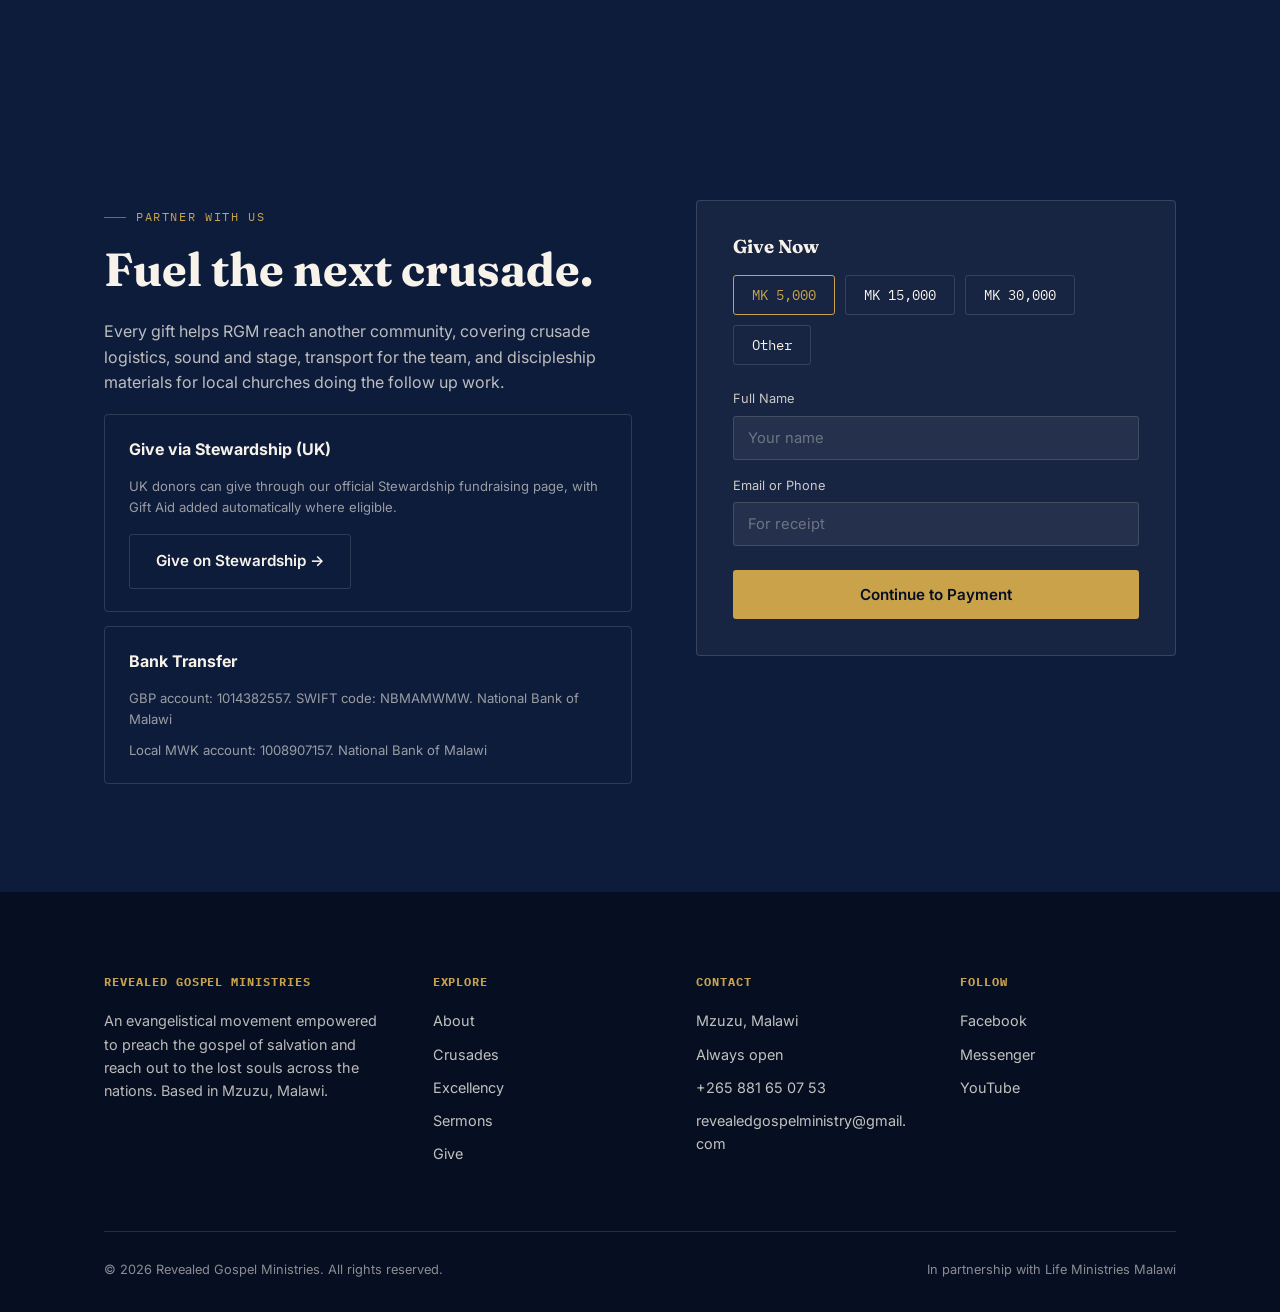
==== commit db877a01: "Homepage: new RGM Excellency section between Crusades and Sermons — intro line + Selina and Yamikani" ====
--- a/index.html
+++ b/index.html
@@ -16,6 +16,7 @@
         <a href="#about">About</a>
         <a href="#mission">Mission</a>
         <a href="#crusades">Crusades</a>
+        <a href="#excellency">Excellency</a>
         <a href="#media">Sermons</a>
         <a href="#contact">Contact</a>
       </div>
@@ -125,6 +126,41 @@
   </div>
 </section>
 
+<section id="excellency">
+  <div class="wrap">
+    <div class="section-head reveal">
+      <div class="eyebrow">Stories of Faith and Perseverance</div>
+      <h2>RGM Spirituals and Academics Excellency</h2>
+      <p style="margin-top:18px; color:#3a3f4f; max-width:640px;">A program celebrating students who have excelled in life, and more importantly, the families and challenges behind that success, told in their own words.</p>
+    </div>
+    <div class="story-grid reveal">
+      <a class="story-card" href="https://youtu.be/X81QGXA5or8" target="_blank" rel="noopener">
+        <div class="story-thumb">
+          <img src="https://img.youtube.com/vi/X81QGXA5or8/hqdefault.jpg" alt="Selina Gondwe testimony video thumbnail" class="thumb-img">
+          <div class="play-btn">▶</div>
+        </div>
+        <div class="body">
+          <span class="story-meta">Mother: Patricia Nkhoma · Area 6, Mzuzu</span>
+          <h3>Selina Gondwe</h3>
+          <p>Raised by a single mother after her father left the family, Selina battled frequent illness through school. Now a student at Mzuzu University.</p>
+        </div>
+      </a>
+      <a class="story-card" href="https://youtu.be/_hSLOUQLm2o" target="_blank" rel="noopener">
+        <div class="story-thumb">
+          <img src="https://img.youtube.com/vi/_hSLOUQLm2o/hqdefault.jpg" alt="Yamikani Kauluka testimony video thumbnail" class="thumb-img">
+          <div class="play-btn">▶</div>
+        </div>
+        <div class="body">
+          <span class="story-meta">Mother: Zerezi Kauluka · Sonda, Mzuzu</span>
+          <h3>Yamikani Kauluka</h3>
+          <p>First-born son of a mother stretched thin by school fees, Yamikani nearly lost hope for his education. Now headed to college.</p>
+        </div>
+      </a>
+    </div>
+    <p style="margin-top:28px;"><a href="excellency.html" class="btn btn-outline-dark">View All Stories</a></p>
+  </div>
+</section>
+
 <section id="media" class="dark">
   <div class="wrap">
     <div class="section-head reveal">
@@ -215,6 +251,7 @@
         <ul>
           <li><a href="#about">About</a></li>
           <li><a href="#crusades">Crusades</a></li>
+          <li><a href="#excellency">Excellency</a></li>
           <li><a href="#media">Sermons</a></li>
           <li><a href="#give">Give</a></li>
         </ul>
--- a/styles.css
+++ b/styles.css
@@ -237,6 +237,47 @@
 .media-card .body{ padding: 20px; }
 .media-card .eyebrow{ color: var(--royal); font-size:0.66rem; margin-bottom:10px; }
 .media-card h3{ font-size: 1.05rem; color: var(--ink); }
+
+/* ===== RGM EXCELLENCY / STORIES ===== */
+.story-grid{
+  display:grid; grid-template-columns: repeat(2, 1fr); gap: 24px;
+}
+.story-card{
+  display:block;
+  border: 1px solid var(--line-dark); border-radius: 4px; overflow:hidden;
+  background:#fff;
+  transition: transform .2s ease, box-shadow .2s ease;
+}
+a.story-card:hover{
+  transform: translateY(-3px);
+  box-shadow: 0 12px 24px rgba(0,0,0,0.18);
+}
+.story-thumb{
+  aspect-ratio: 16/9; background: linear-gradient(135deg, var(--ink), var(--royal));
+  position:relative; overflow:hidden;
+}
+.story-thumb .thumb-img{
+  position:absolute; inset:0; width:100%; height:100%; object-fit:cover;
+}
+.story-thumb .play-btn{
+  position:absolute; top:50%; left:50%; transform:translate(-50%,-50%);
+}
+.story-card .body{ padding: 24px; }
+.story-meta{
+  font-family: var(--mono); font-size: 0.7rem; color: var(--royal);
+  text-transform:uppercase; letter-spacing:0.04em; display:block; margin-bottom: 10px;
+}
+.dark .story-meta{ color: var(--dawn-gold); }
+.story-card h3{ font-size: 1.2rem; color: var(--ink); margin-bottom: 10px; }
+.dark .story-card h3{ color: var(--parchment); }
+.story-card p{ font-size: 0.9rem; color: #5a5f70; }
+.dark .story-card p{ color: rgba(247,243,234,0.72); }
+.story-quote{
+  font-family: var(--display); font-style: italic; font-size: 1rem;
+  color: var(--ink); border-left: 3px solid var(--dawn-gold);
+  padding-left: 16px; margin: 16px 0;
+}
+.story-quote-en{ font-size: 0.82rem; color: #5a5f70; font-style: normal; margin-top:6px; display:block; }
 
 /* ===== GET INVOLVED / GIVE ===== */
 .give-grid{ display:grid; grid-template-columns: 1.1fr 1fr; gap: 64px; align-items:start; }
@@ -299,6 +340,7 @@
   .about-grid, .give-grid{ grid-template-columns: minmax(0,1fr); gap: 40px; }
   .pillars{ grid-template-columns: minmax(0,1fr); }
   .media-grid{ grid-template-columns: minmax(0,1fr); }
+  .story-grid{ grid-template-columns: minmax(0,1fr); }
   .event-row{ grid-template-columns: minmax(0,1fr); gap:10px; }
   .footer-grid{ grid-template-columns: minmax(0,1fr) minmax(0,1fr); }
 }
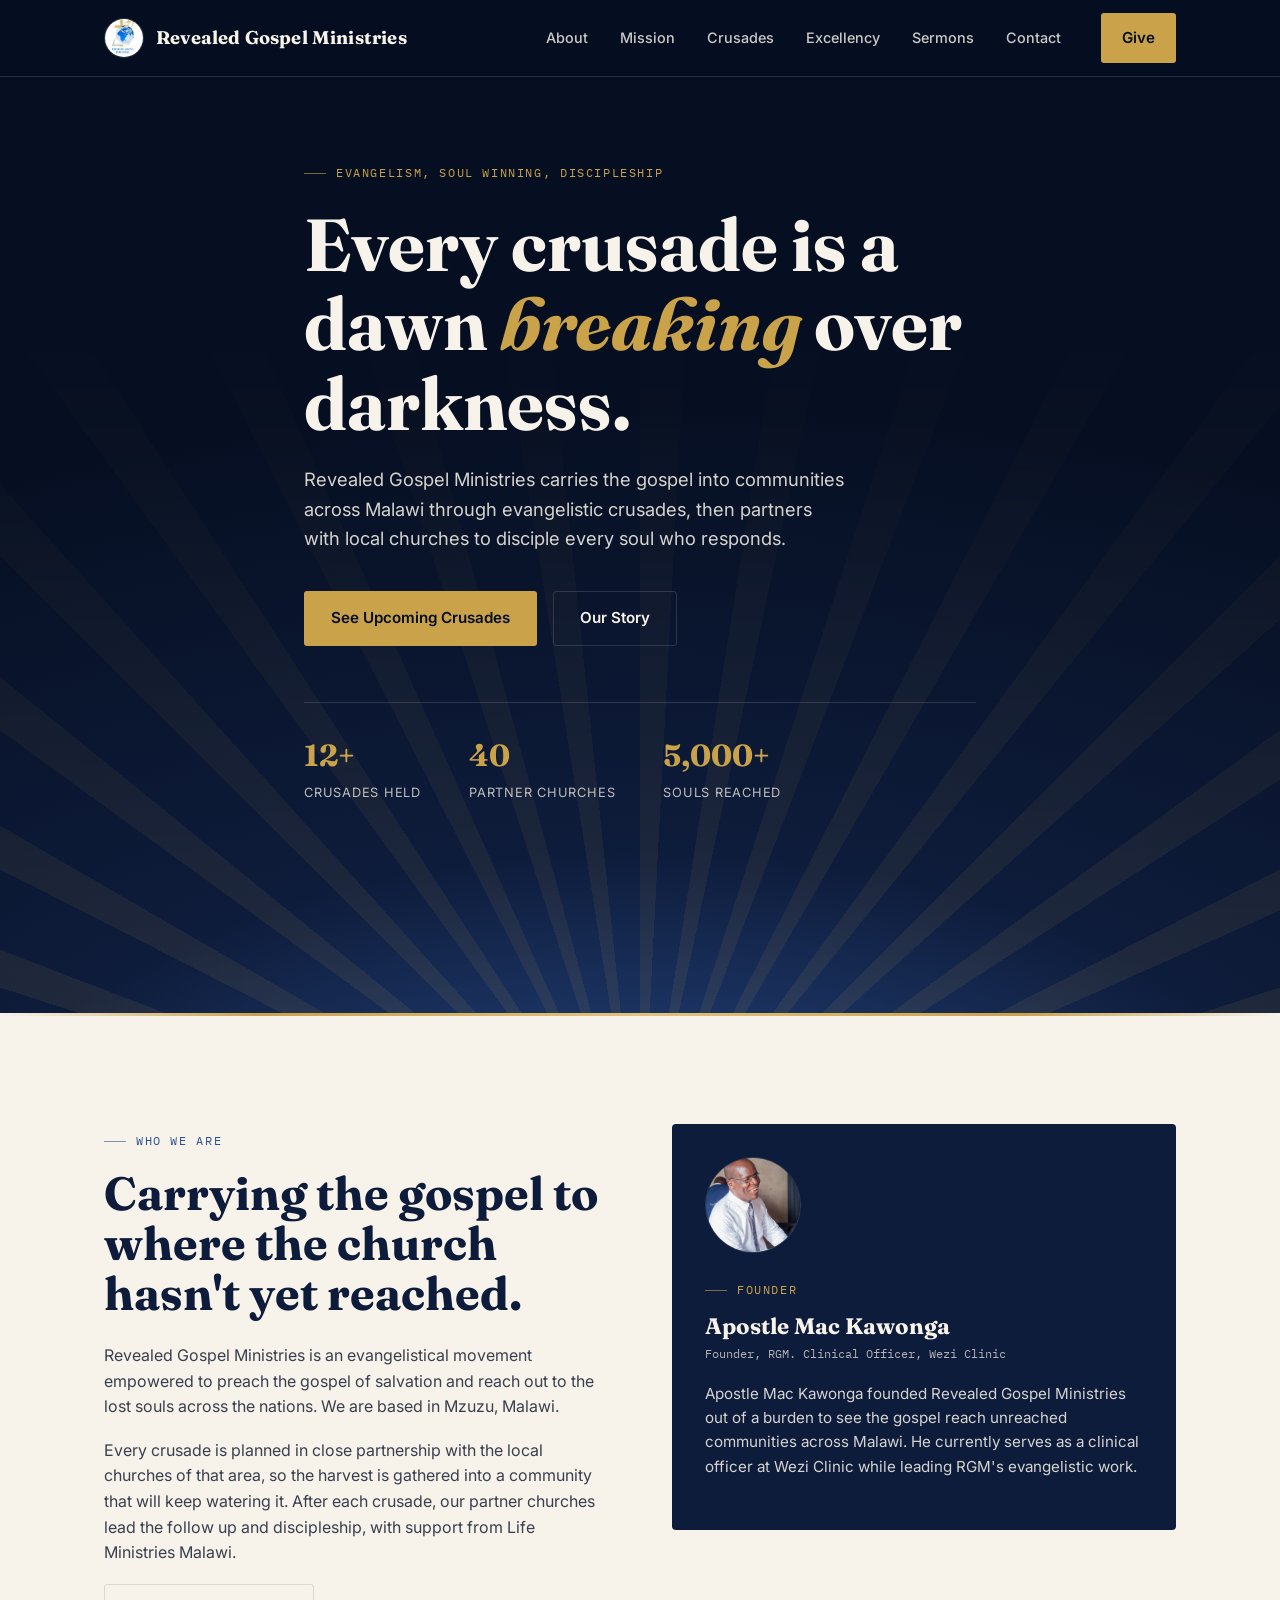
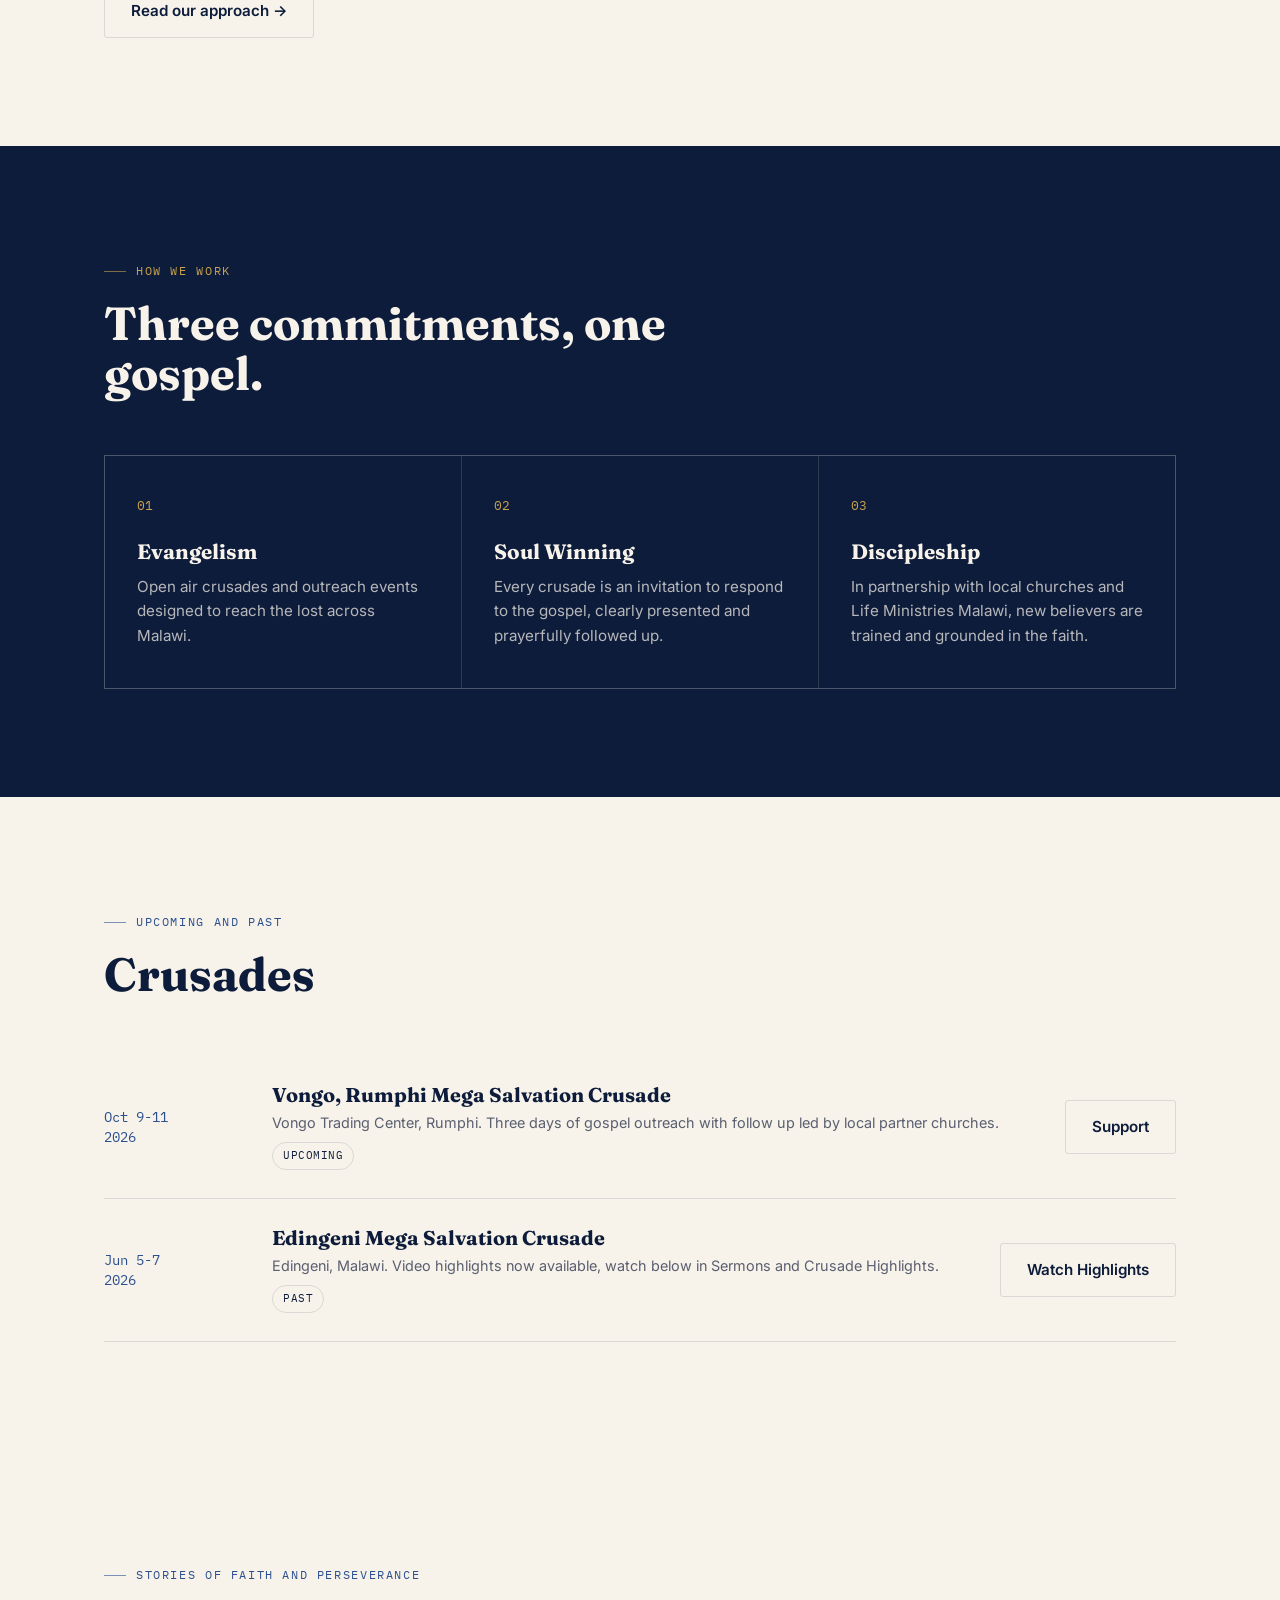
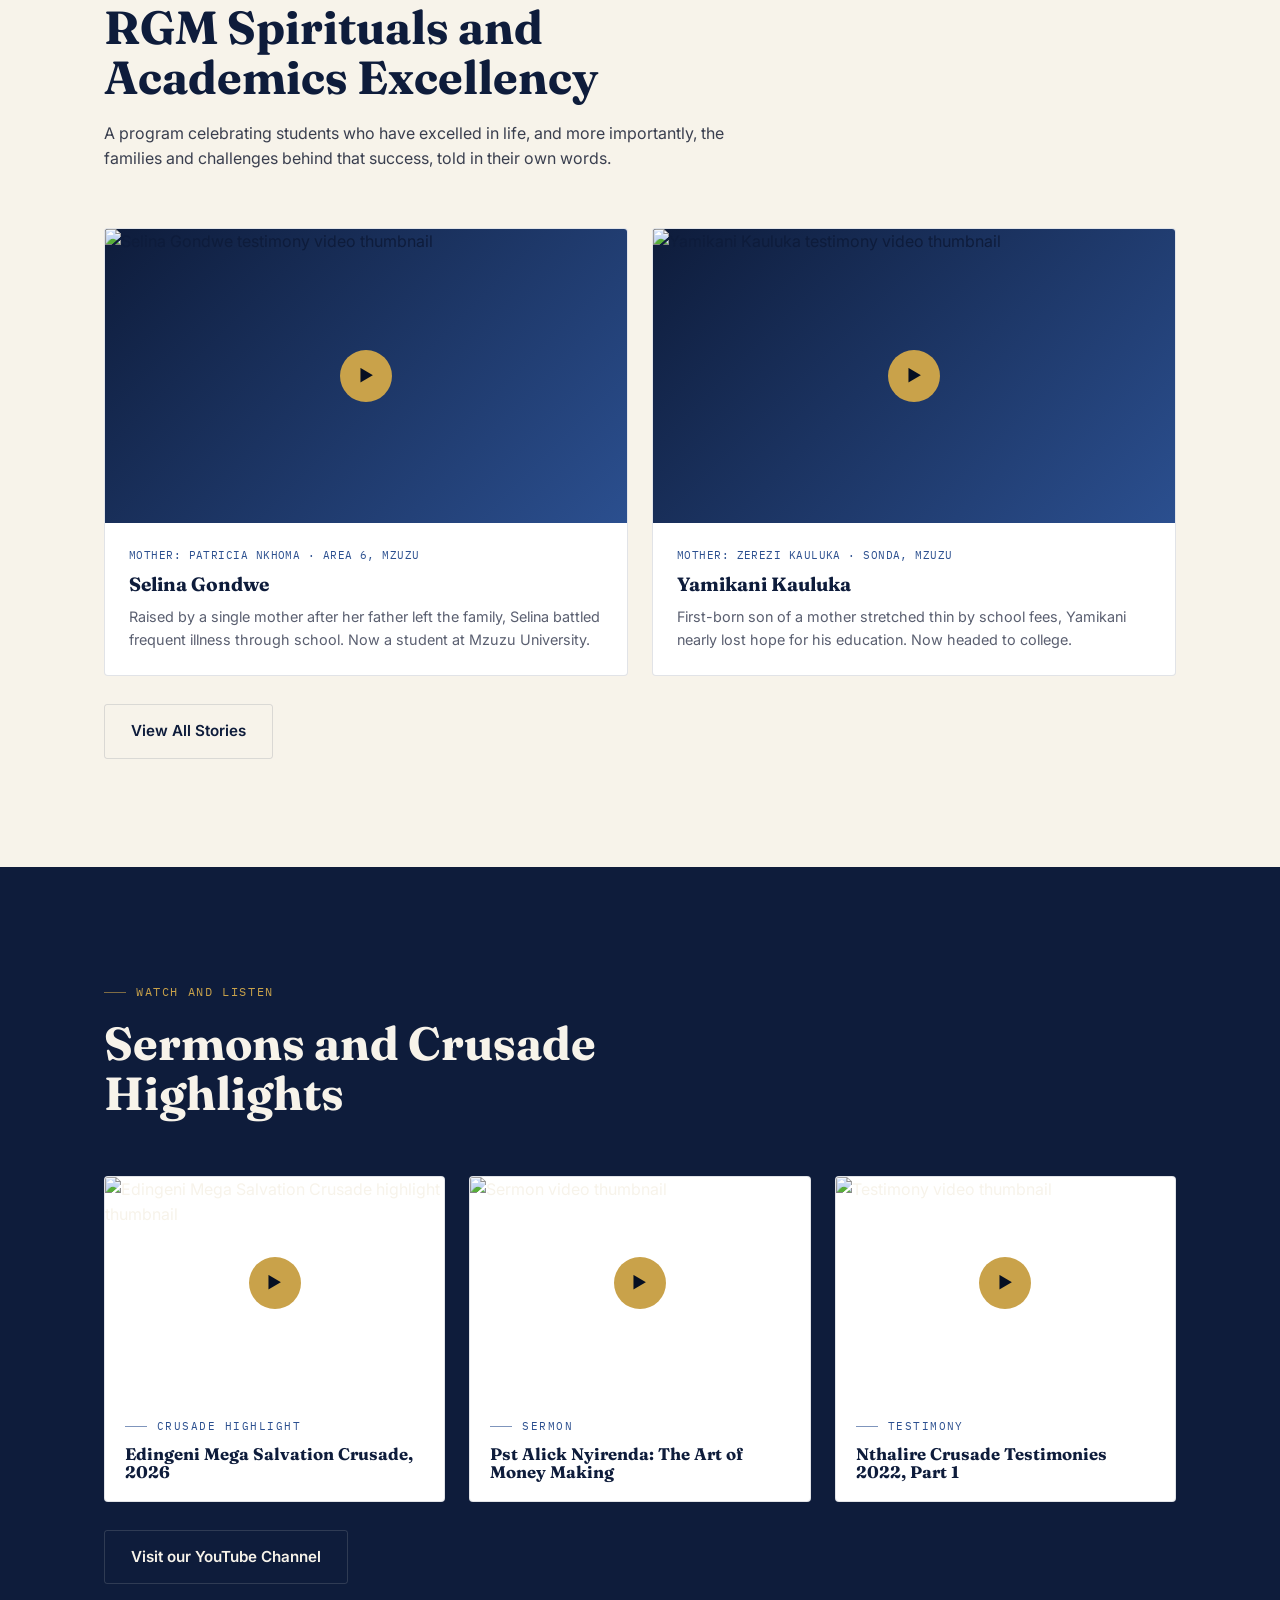
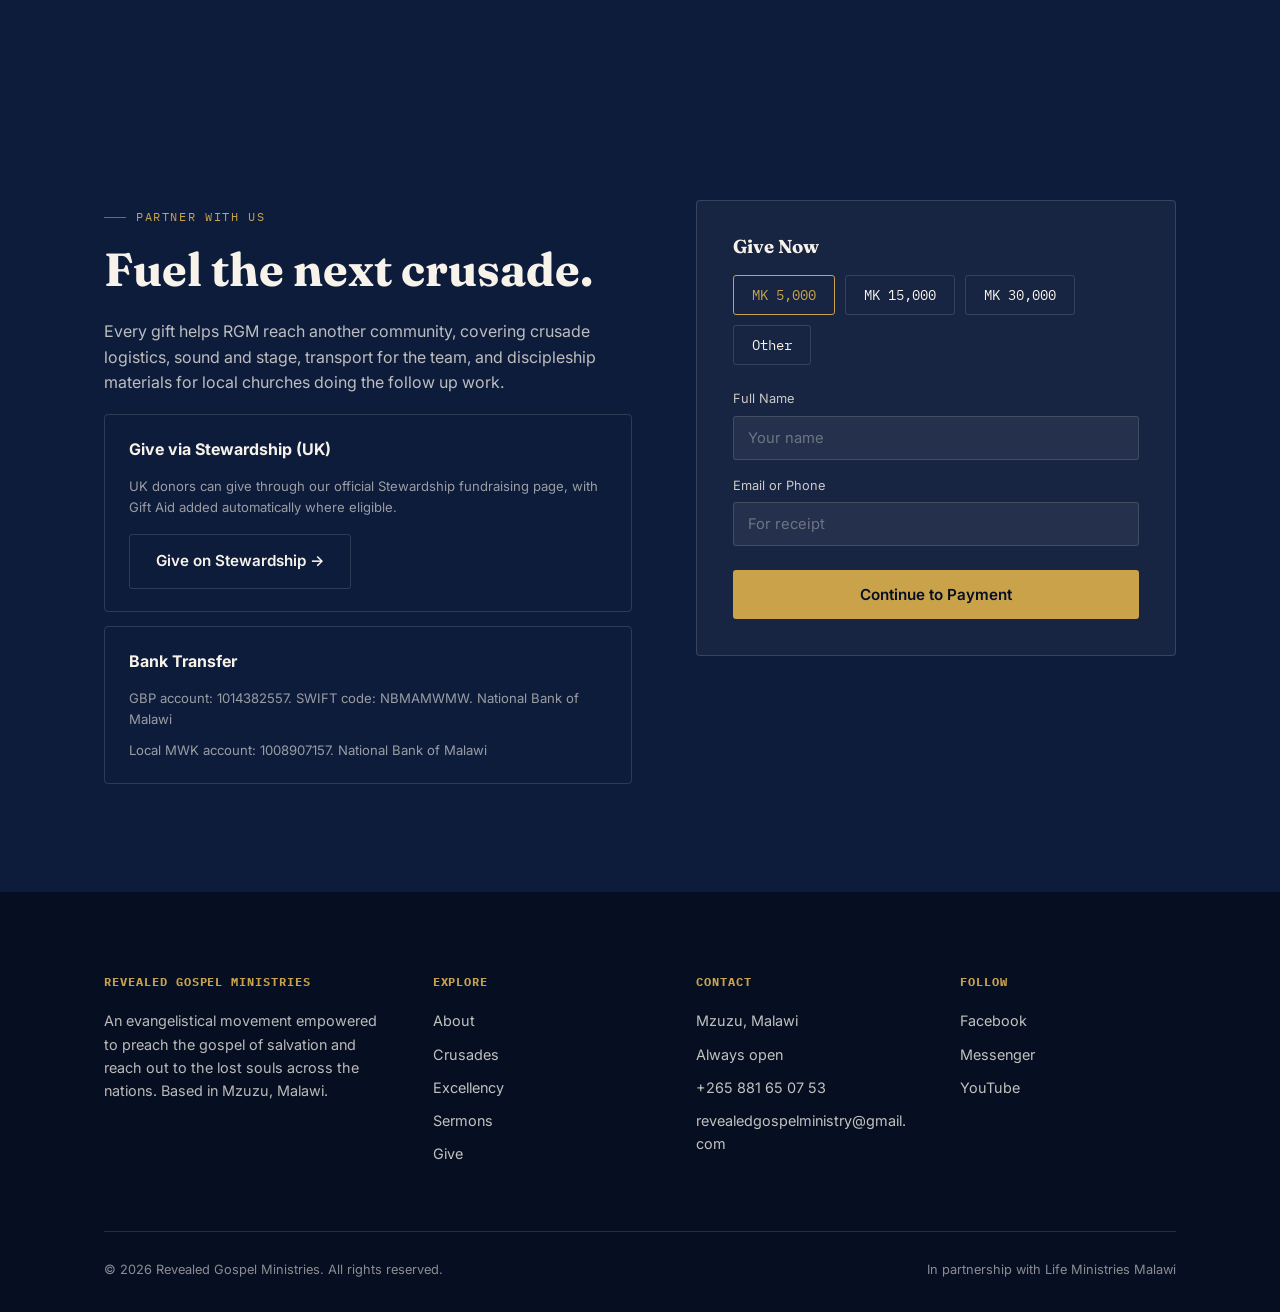
==== commit 2c477b33: "Update website content" ====
--- a/index.html
+++ b/index.html
@@ -10,7 +10,7 @@
 
 <header>
   <nav class="wrap">
-    <div class="logo"><img src="logo.jpg" alt="RGM logo"> Revealed Gospel</div>
+    <div class="logo"><img src="logo.jpg" alt="RGM logo"> Revealed Gospel Ministries</div>
     <div class="nav-menu" id="navMenu">
       <div class="nav-links">
         <a href="#about">About</a>
--- a/styles.css
+++ b/styles.css
@@ -323,6 +323,7 @@
 
 /* ===== RESPONSIVE ===== */
 @media (max-width: 860px){
+  .logo{ font-size: 1rem; gap:10px; }
   .nav-toggle{ display:flex; }
   .nav-menu{
     position:absolute; top:76px; left:0; right:0;
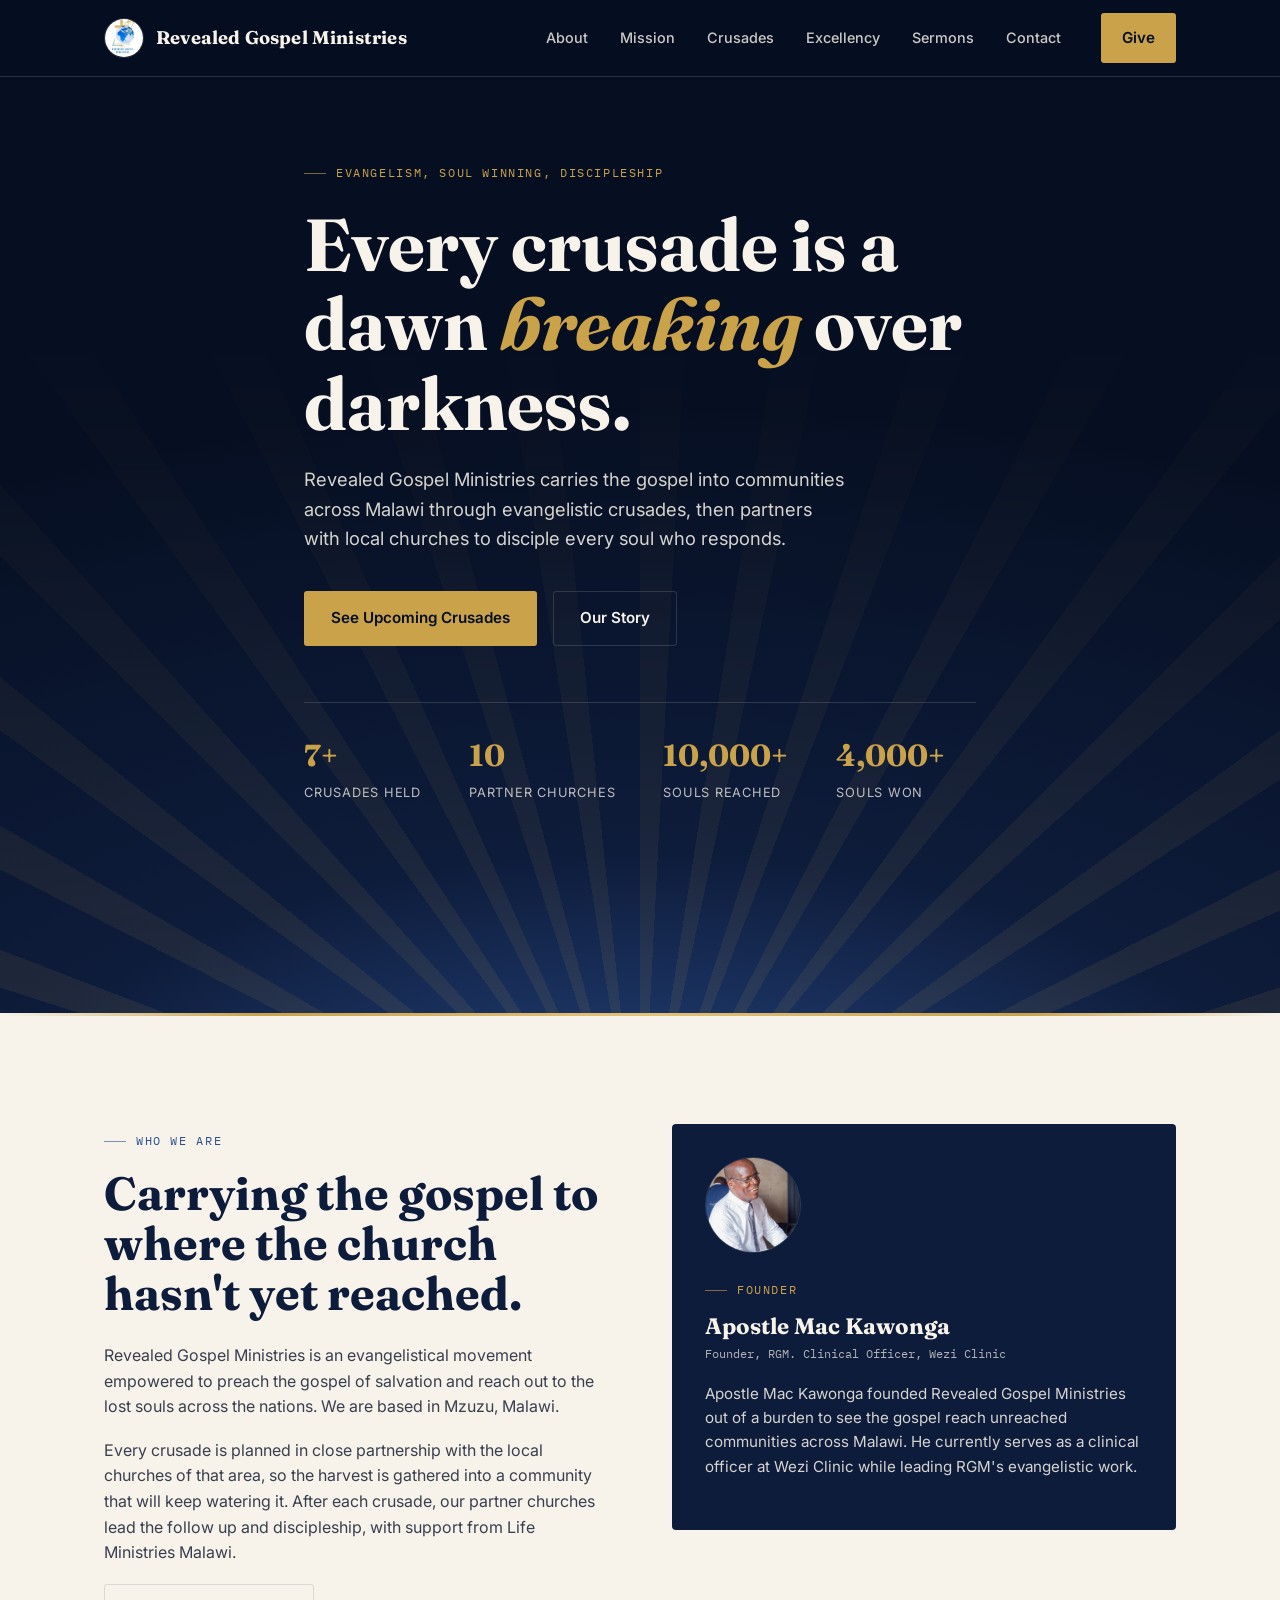
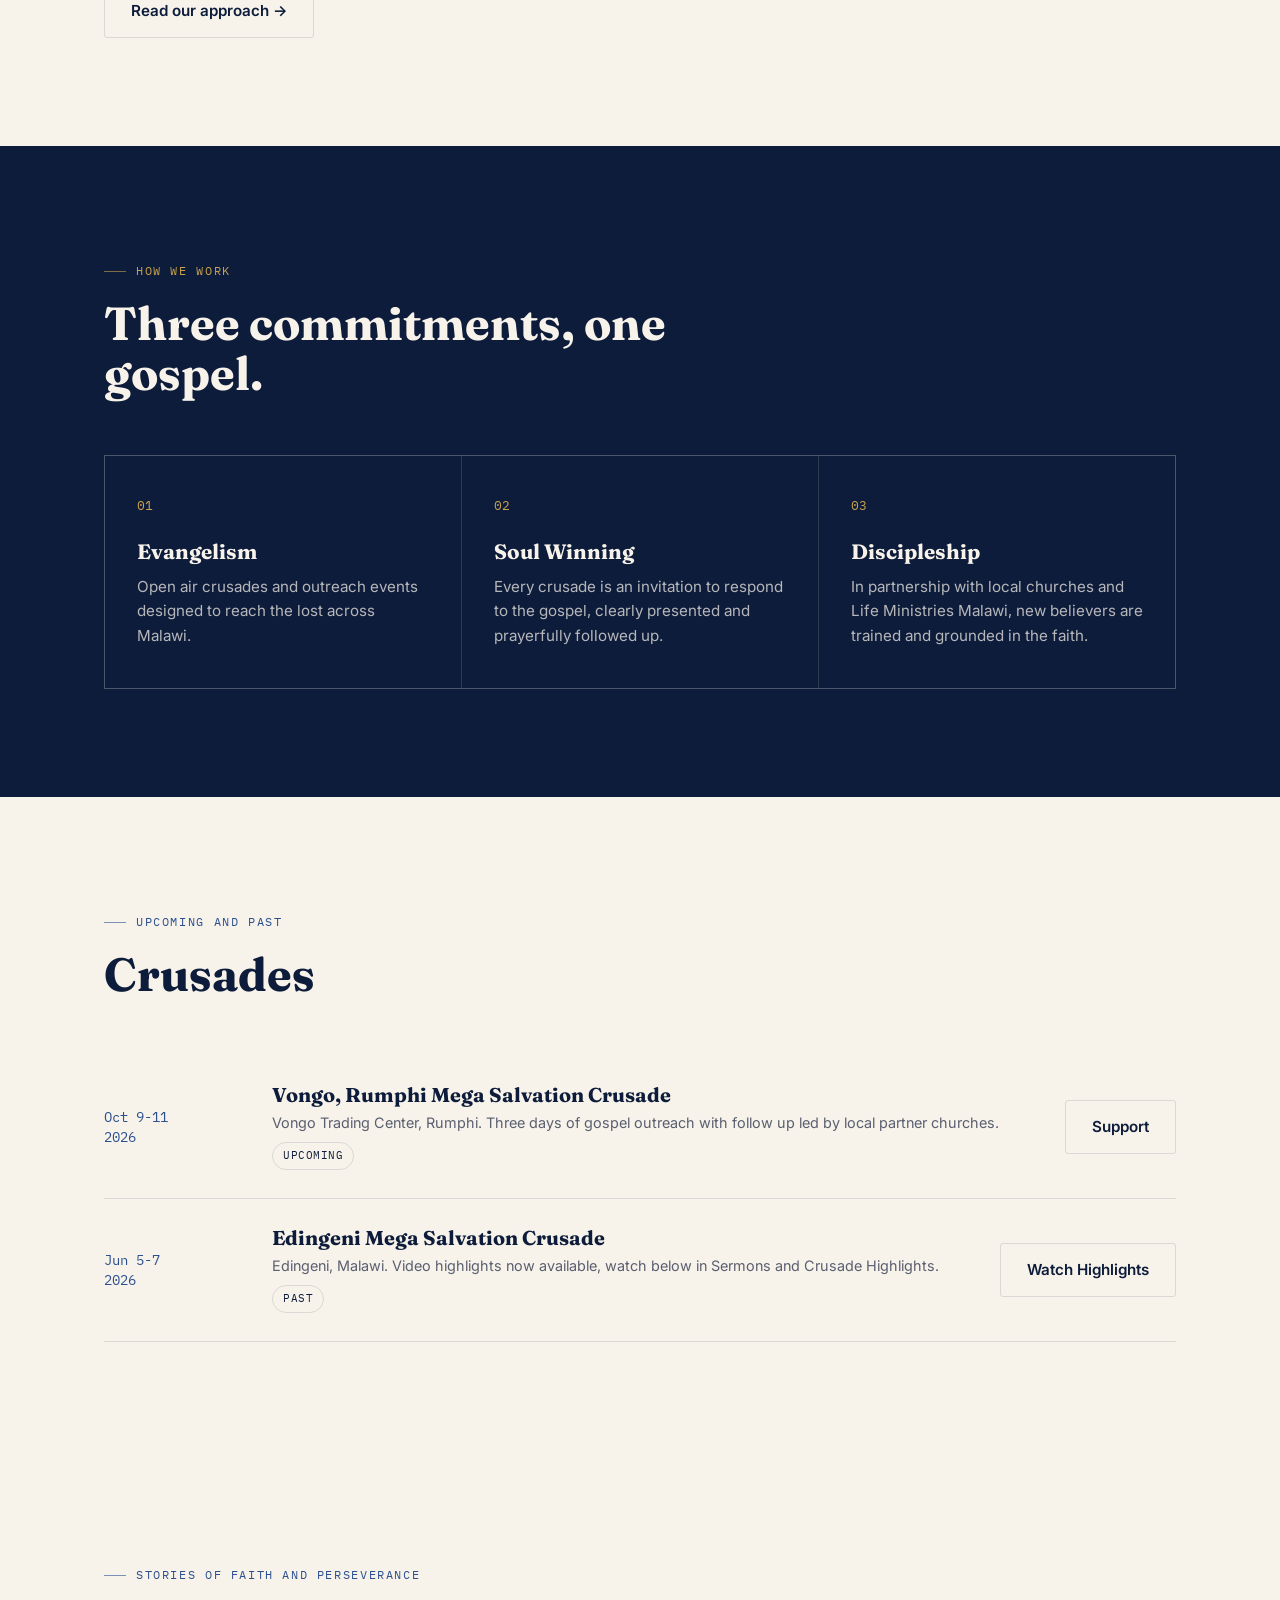
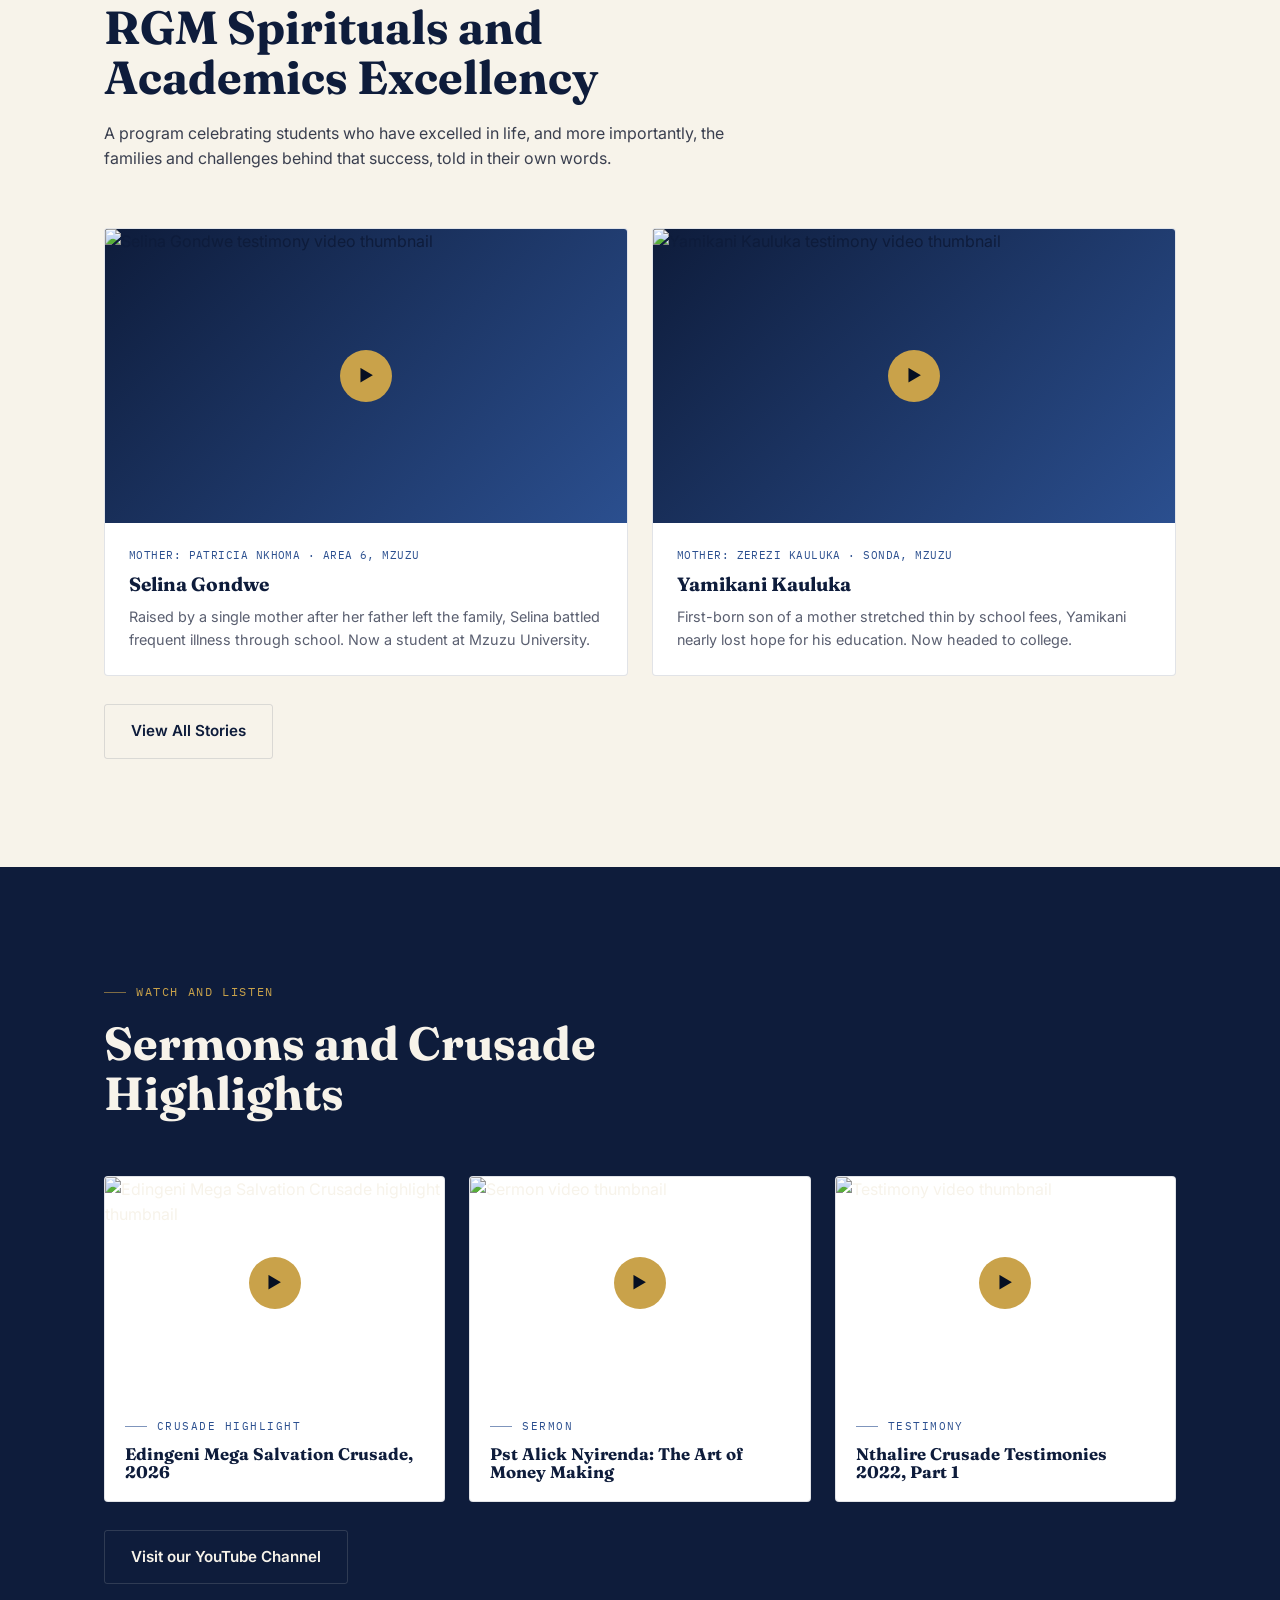
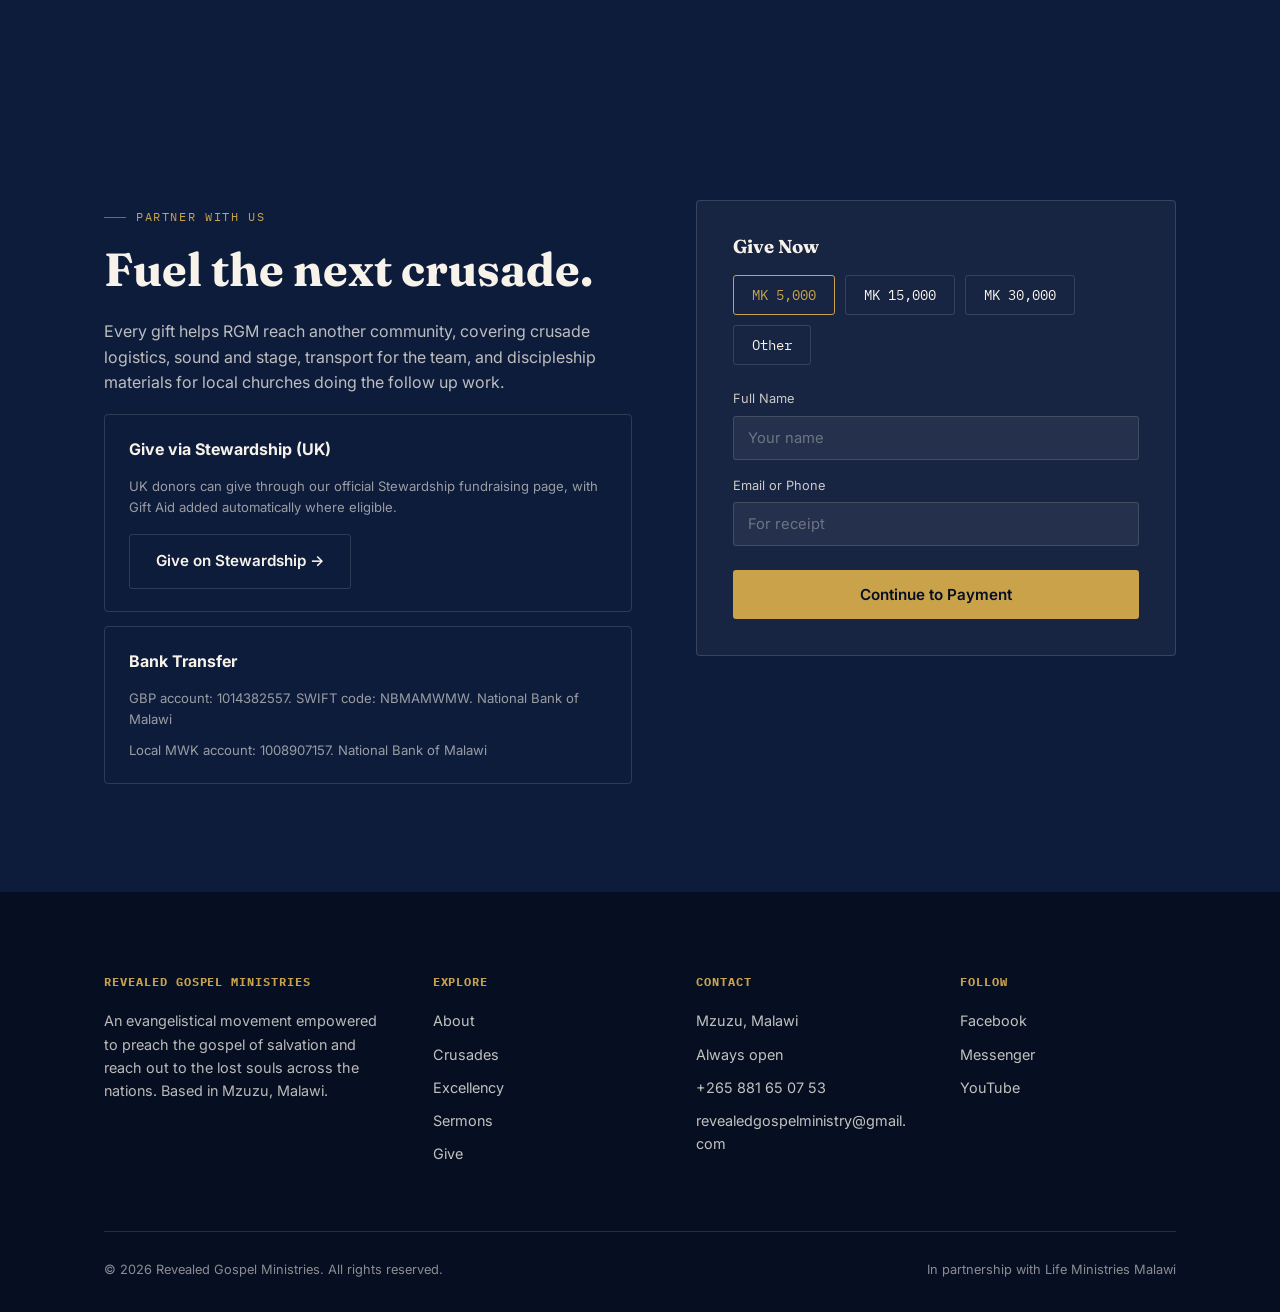
==== commit 6457fd35: "Souls reached 10, 000+, Souls won 4000+, Crusades held 7+, partner churches 10" ====
--- a/index.html
+++ b/index.html
@@ -41,9 +41,10 @@
       <a href="#about" class="btn btn-outline">Our Story</a>
     </div>
     <div class="hero-stats">
-      <div class="stat"><b data-count-to="12" data-suffix="+">0+</b><span>Crusades held</span></div>
-      <div class="stat"><b data-count-to="40" data-suffix="">0</b><span>Partner churches</span></div>
-      <div class="stat"><b data-count-to="5000" data-suffix="+">0+</b><span>Souls reached</span></div>
+      <div class="stat"><b data-count-to="7" data-suffix="+">0+</b><span>Crusades held</span></div>
+      <div class="stat"><b data-count-to="10" data-suffix="">0</b><span>Partner churches</span></div>
+      <div class="stat"><b data-count-to="10000" data-suffix="+">0+</b><span>Souls reached</span></div>
+      <div class="stat"><b data-count-to="4000" data-suffix="+">0+</b><span>Souls won</span></div>
     </div>
   </div>
 </section>
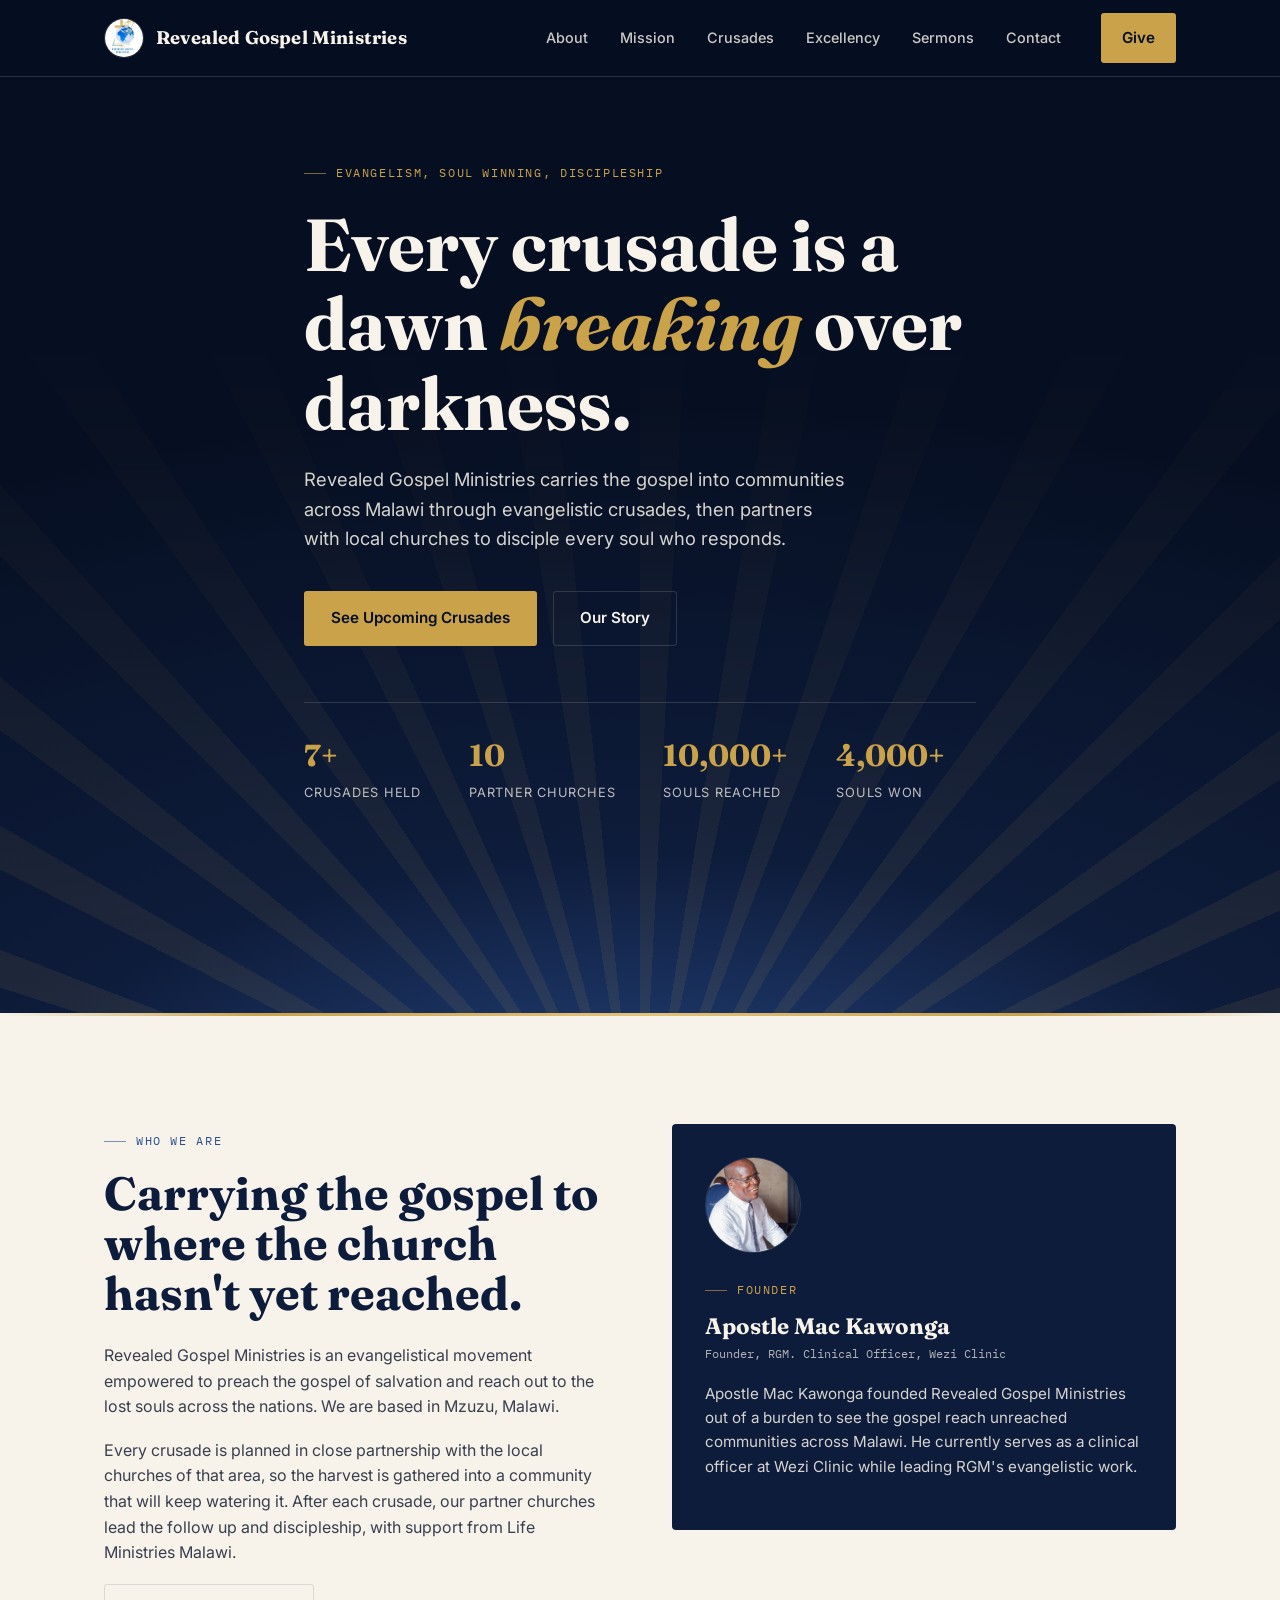
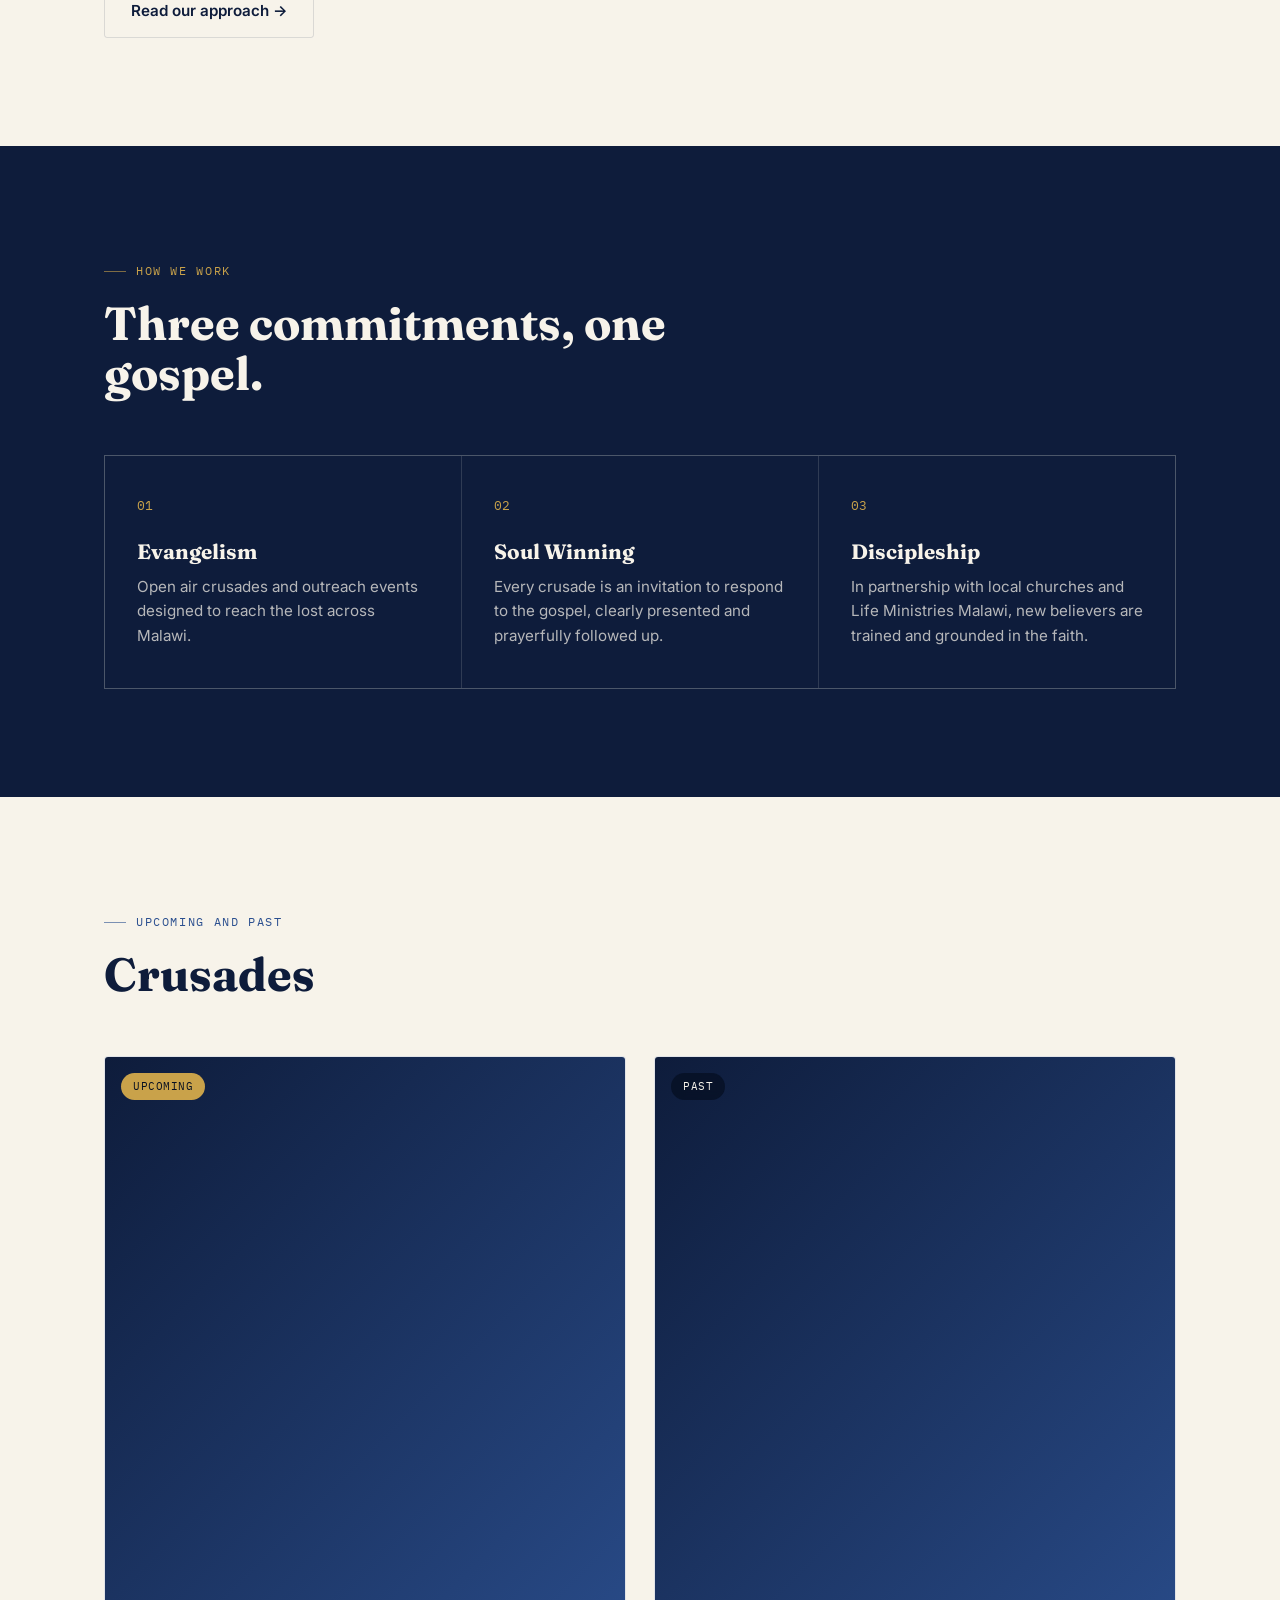
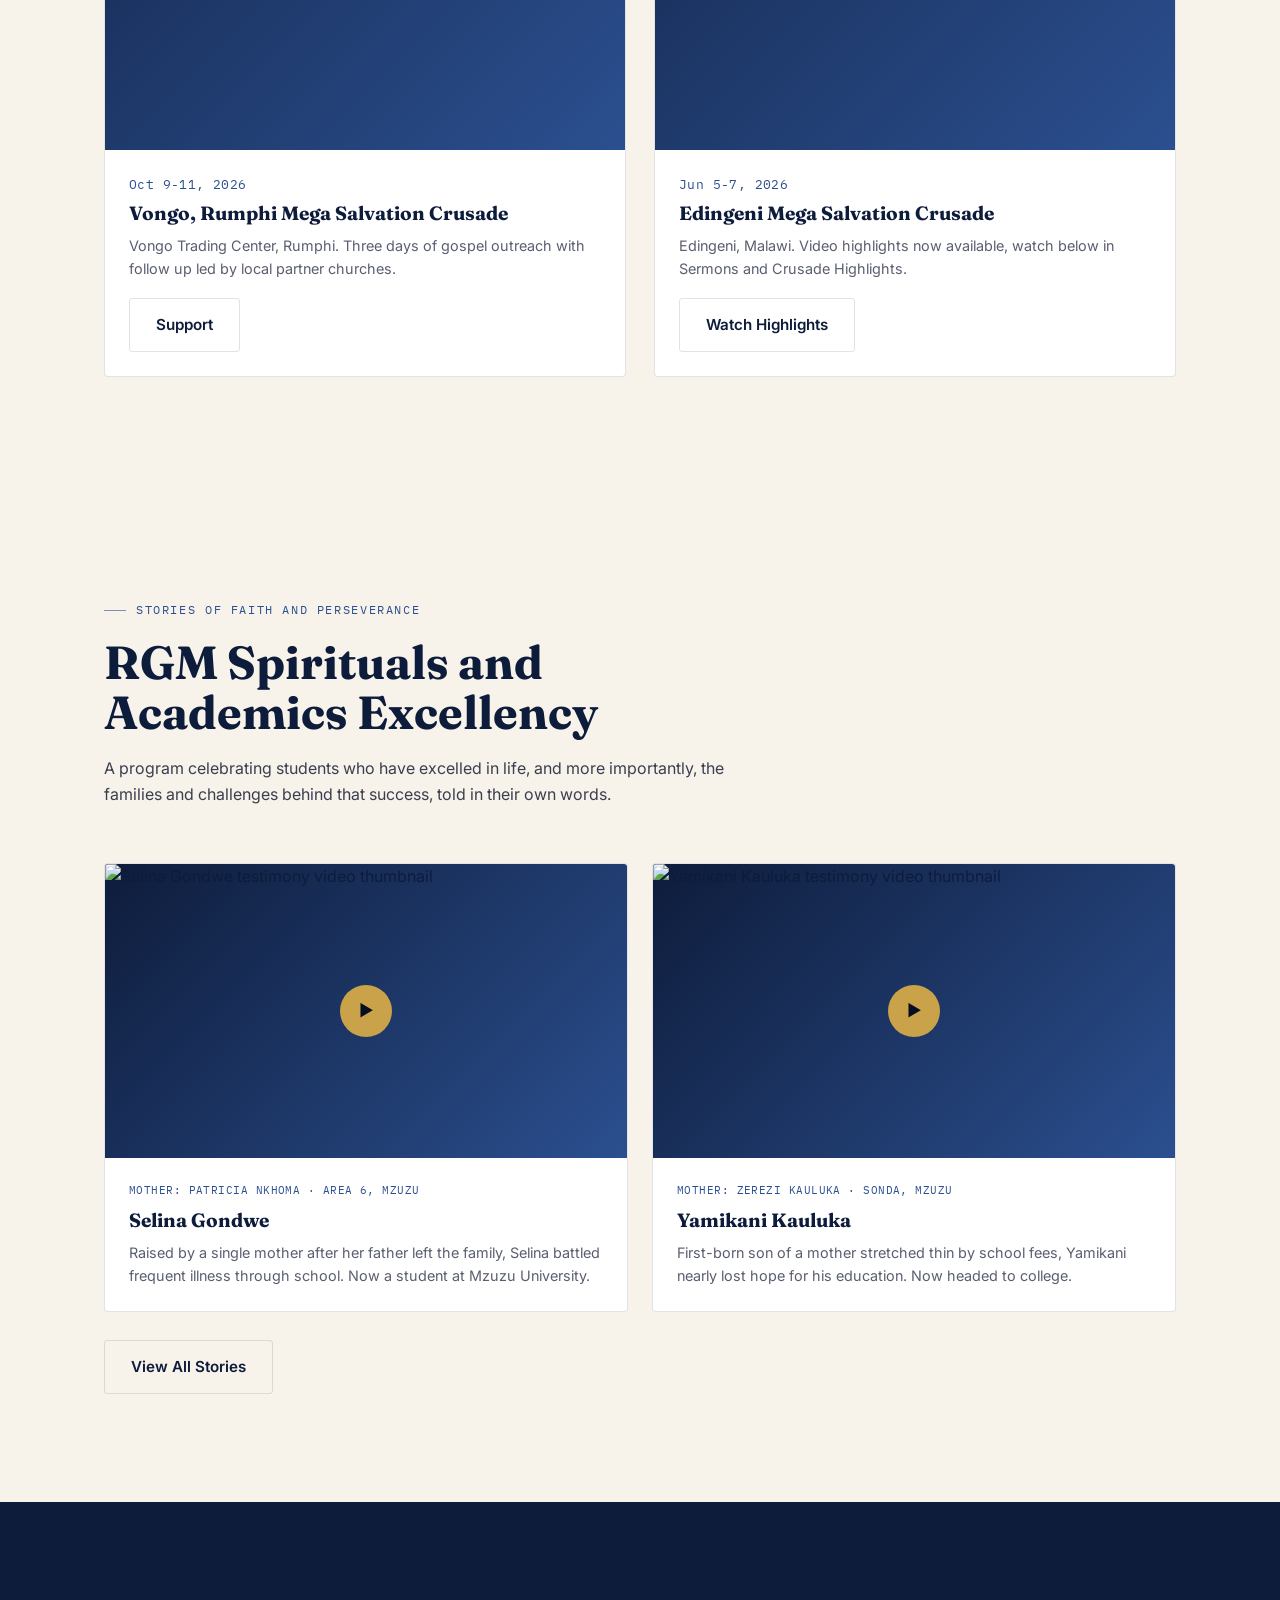
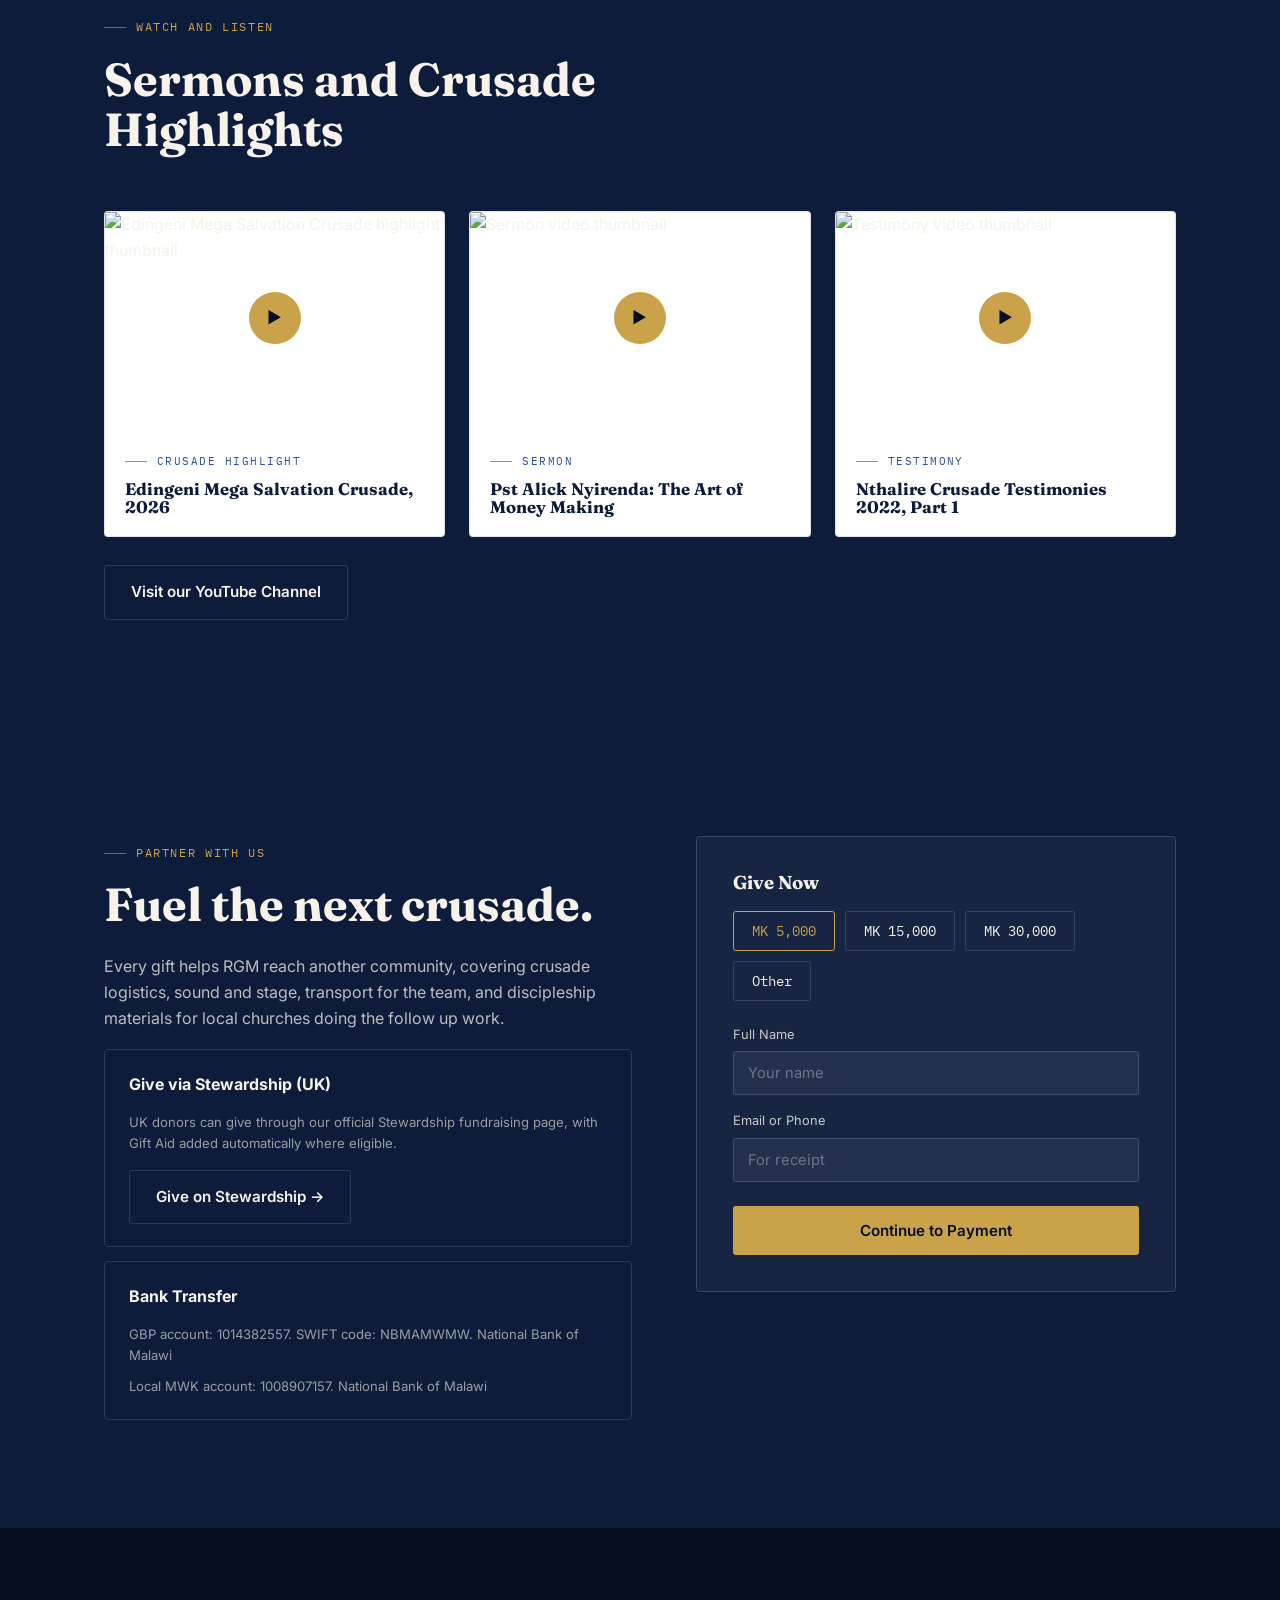
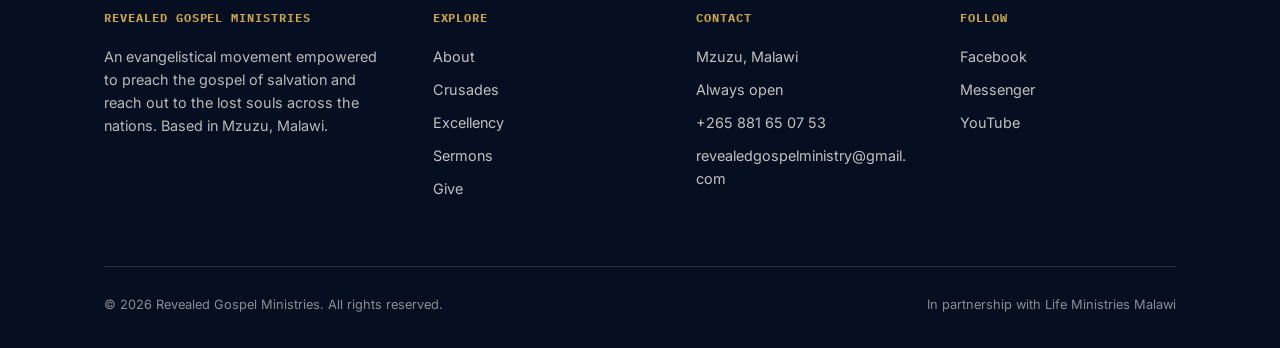
==== commit dc19f8f4: "Each crusade is now a card with the poster as the dominant visual (portrait 3:4 ratio, since most cr" ====
--- a/index.html
+++ b/index.html
@@ -103,24 +103,30 @@
       <div class="eyebrow">Upcoming and Past</div>
       <h2>Crusades</h2>
     </div>
-    <div class="event-list reveal">
-      <div class="event-row">
-        <div class="event-date">Oct 9-11<br>2026</div>
-        <div class="event-info">
+    <div class="crusade-grid reveal">
+      <div class="crusade-card">
+        <div class="crusade-poster">
+          <img src="posters/vongo-crusade.jpg" alt="Vongo, Rumphi Mega Salvation Crusade poster" class="poster-img" onerror="this.style.display='none'">
+          <span class="crusade-badge upcoming">Upcoming</span>
+        </div>
+        <div class="crusade-body">
+          <div class="crusade-date">Oct 9-11, 2026</div>
           <h3>Vongo, Rumphi Mega Salvation Crusade</h3>
           <p>Vongo Trading Center, Rumphi. Three days of gospel outreach with follow up led by local partner churches.</p>
-          <span class="tag">Upcoming</span>
-        </div>
-        <a href="#give" class="btn btn-outline-dark">Support</a>
-      </div>
-      <div class="event-row">
-        <div class="event-date">Jun 5-7<br>2026</div>
-        <div class="event-info">
+          <a href="#give" class="btn btn-outline-dark">Support</a>
+        </div>
+      </div>
+      <div class="crusade-card">
+        <div class="crusade-poster">
+          <img src="posters/edingeni-crusade.jpg" alt="Edingeni Mega Salvation Crusade poster" class="poster-img" onerror="this.style.display='none'">
+          <span class="crusade-badge past">Past</span>
+        </div>
+        <div class="crusade-body">
+          <div class="crusade-date">Jun 5-7, 2026</div>
           <h3>Edingeni Mega Salvation Crusade</h3>
           <p>Edingeni, Malawi. Video highlights now available, watch below in Sermons and Crusade Highlights.</p>
-          <span class="tag">Past</span>
-        </div>
-        <a href="#media" class="btn btn-outline-dark">Watch Highlights</a>
+          <a href="#media" class="btn btn-outline-dark">Watch Highlights</a>
+        </div>
       </div>
     </div>
 
@@ -269,7 +275,7 @@
       <div>
         <h4>Follow</h4>
         <ul>
-          <li><a href="https://www.facebook.com/share/1BxWx59Q1y/" target="_blank" rel="noopener">Facebook</a></li>
+          <li><a href="https://www.facebook.com/profile.php?id=100083659636556" target="_blank" rel="noopener">Facebook</a></li>
           <li><a href="https://web.facebook.com/messages/t/100083659636556/" target="_blank" rel="noopener">Messenger</a></li>
           <li><a href="https://www.youtube.com/@alickmalcom4220" target="_blank" rel="noopener">YouTube</a></li>
         </ul>
--- a/styles.css
+++ b/styles.css
@@ -184,20 +184,34 @@
 .pillar p{ color: rgba(247,243,234,0.72); font-size: 0.95rem; }
 
 /* ===== CRUSADES / EVENTS ===== */
-.event-list{ display:flex; flex-direction:column; }
-.event-row{
-  display:grid; grid-template-columns: 140px 1fr auto; gap: 28px; align-items:center;
-  padding: 28px 0; border-bottom: 1px solid var(--line-dark);
-}
-.event-date{ font-family: var(--mono); color: var(--royal); font-size:0.9rem; line-height:1.4; }
-.event-info h3{ font-size: 1.25rem; margin-bottom: 6px; }
-.event-info p{ font-size: 0.9rem; color:#5a5f70; }
-.tag{
-  font-family: var(--mono); font-size: 0.68rem; text-transform:uppercase;
-  padding: 4px 10px; border: 1px solid var(--line-dark); border-radius: 20px;
-  display:inline-block; margin-top:8px; letter-spacing:0.05em;
-}
-.dark .tag{ border-color: var(--line); }
+.crusade-grid{
+  display:grid; grid-template-columns: repeat(auto-fit, minmax(280px, 1fr)); gap: 28px;
+}
+.crusade-card{
+  border: 1px solid var(--line-dark); border-radius: 4px; overflow:hidden;
+  background:#fff; display:flex; flex-direction:column;
+  transition: transform .2s ease, box-shadow .2s ease;
+}
+.crusade-card:hover{ transform: translateY(-3px); box-shadow: 0 12px 24px rgba(0,0,0,0.14); }
+.crusade-poster{
+  aspect-ratio: 3/4; position:relative; overflow:hidden;
+  background: linear-gradient(135deg, var(--ink), var(--royal));
+}
+.crusade-poster .poster-img{
+  position:absolute; inset:0; width:100%; height:100%; object-fit:cover;
+}
+.crusade-badge{
+  position:absolute; top:16px; left:16px; z-index:1;
+  font-family: var(--mono); font-size:0.68rem; text-transform:uppercase; letter-spacing:0.05em;
+  padding: 5px 12px; border-radius: 20px;
+}
+.crusade-badge.upcoming{ background: var(--dawn-gold); color: var(--ink-deep); }
+.crusade-badge.past{ background: rgba(6,15,34,0.75); color: var(--parchment); backdrop-filter: blur(4px); }
+.crusade-body{ padding: 24px; display:flex; flex-direction:column; gap: 8px; flex:1; }
+.crusade-date{ font-family: var(--mono); color: var(--royal); font-size:0.82rem; letter-spacing:0.03em; }
+.crusade-body h3{ font-size: 1.2rem; margin-bottom: 2px; }
+.crusade-body p{ font-size: 0.9rem; color:#5a5f70; flex:1; }
+.crusade-body .btn{ align-self:flex-start; margin-top: 10px; }
 
 /* form fields (used in give panel) */
 label{ font-size: 0.8rem; opacity:0.8; margin-bottom:6px; display:block; }
@@ -342,7 +356,6 @@
   .pillars{ grid-template-columns: minmax(0,1fr); }
   .media-grid{ grid-template-columns: minmax(0,1fr); }
   .story-grid{ grid-template-columns: minmax(0,1fr); }
-  .event-row{ grid-template-columns: minmax(0,1fr); gap:10px; }
   .footer-grid{ grid-template-columns: minmax(0,1fr) minmax(0,1fr); }
 }
 
